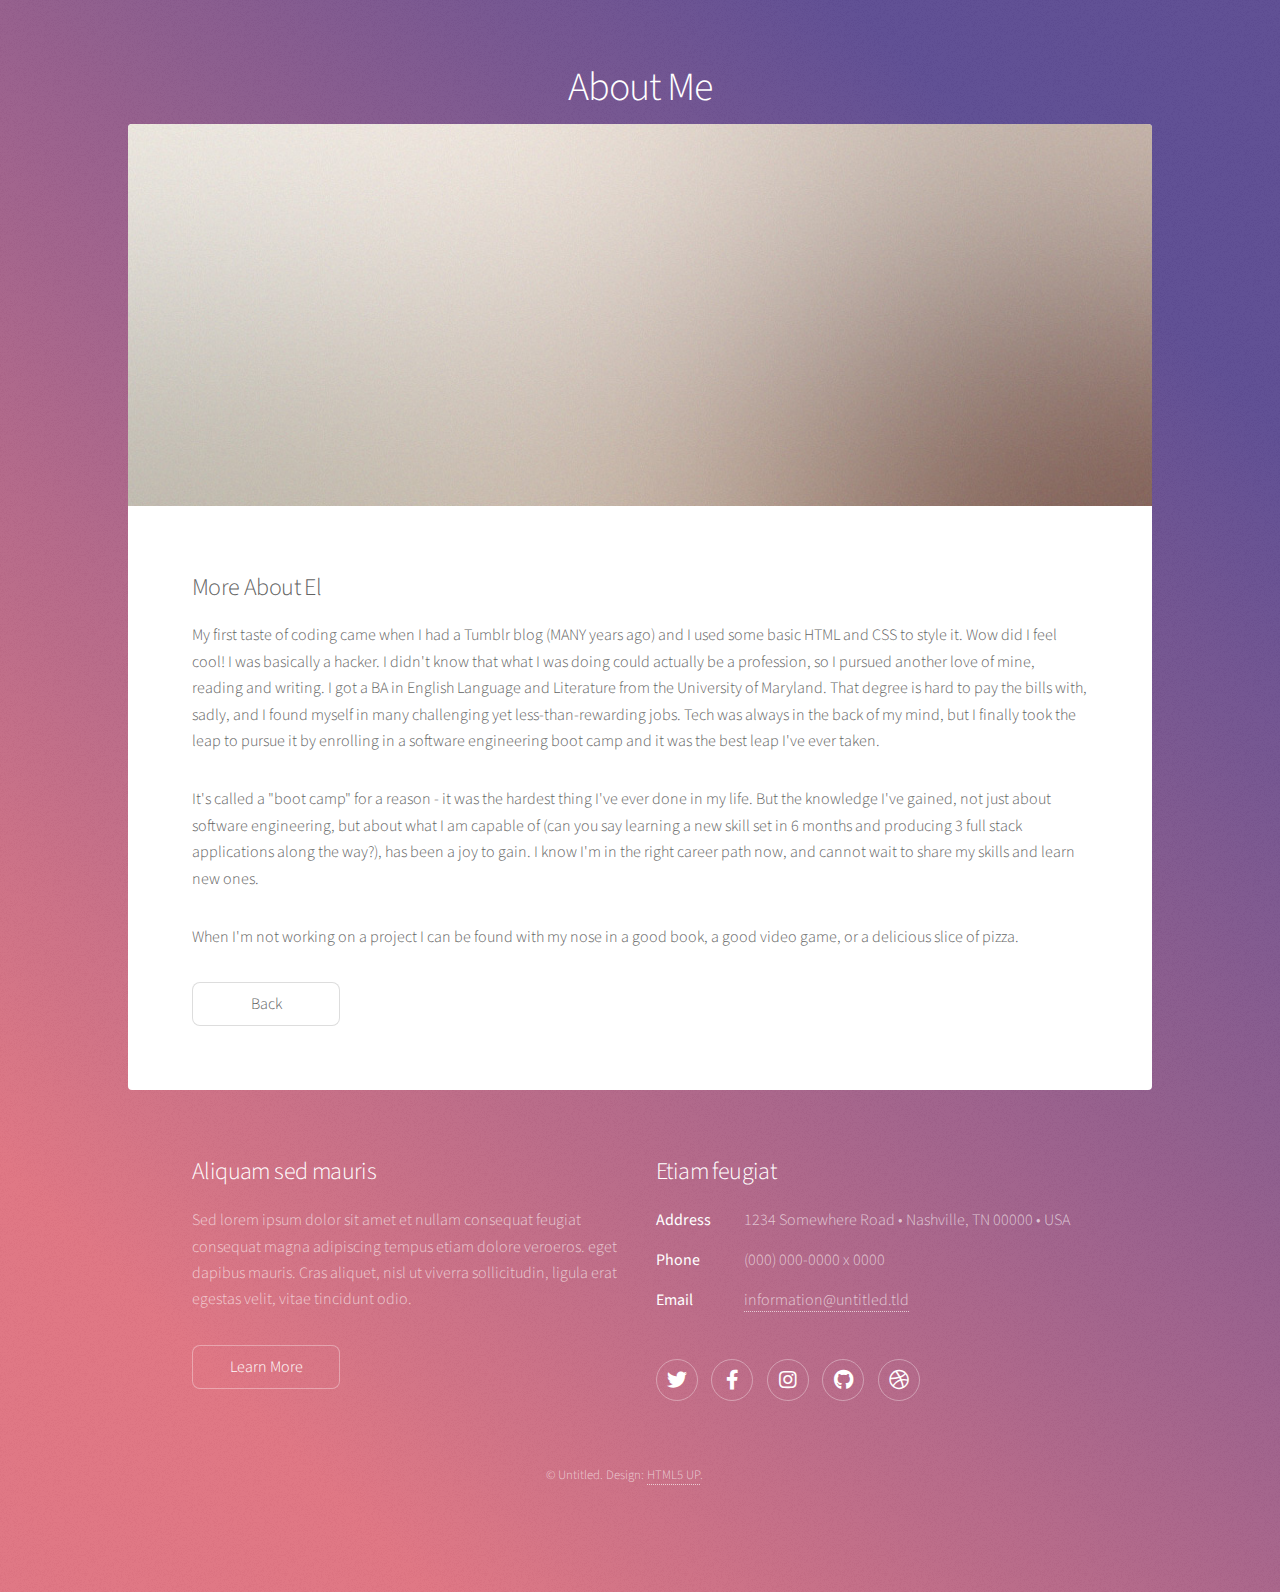
==== about.html @ 2568768a "making my portfolio mine!" ====
<!DOCTYPE HTML>
<!--
	Stellar by HTML5 UP
	html5up.net | @ajlkn
	Free for personal and commercial use under the CCA 3.0 license (html5up.net/license)
-->
<html>
	<head>
		<title>About Me</title>
		<meta charset="utf-8" />
		<meta name="viewport" content="width=device-width, initial-scale=1, user-scalable=no" />
		<link rel="stylesheet" href="assets/css/main.css" />
		<noscript><link rel="stylesheet" href="assets/css/noscript.css" /></noscript>
	</head>
	<body class="is-preload">

		<!-- Wrapper -->
			<div id="wrapper">

				<!-- Header -->
					<header id="header">
						<h1>About Me</h1>
					</header>

				<!-- Main -->
					<div id="main">

						<!-- Content -->
							<section id="content" class="main">
								<span class="image main"><img src="images/pic04.jpg" alt="" /></span>
								<h2>More About El</h2>
								<p>My first taste of coding came when I had a Tumblr blog (MANY years ago) and I used some basic HTML and CSS to style it. Wow did I feel cool! I was basically a hacker. I didn't know that what I was doing could actually be a profession, so I pursued another love of mine, reading and writing. I got a BA in English Language and Literature from the University of Maryland. That degree is hard to pay the bills with, sadly, and I found myself in many challenging yet less-than-rewarding jobs. Tech was always in the back of my mind, but I finally took the leap to pursue it by enrolling in a software engineering boot camp and it was the best leap I've ever taken.</p>
								<p>It's called a "boot camp" for a reason - it was the hardest thing I've ever done in my life. But the knowledge I've gained, not just about software engineering, but about what I am capable of (can you say learning a new skill set in 6 months and producing 3 full stack applications along the way?), has been a joy to gain. I know I'm in the right career path now, and cannot wait to share my skills and learn new ones.</p>
                                <p>When I'm not working on a project I can be found with my nose in a good book, a good video game, or a delicious slice of pizza.</p>
                                <ul class="actions">
									<li><a href="index.html" class="button">Back</a></li>
								</ul>
							</section>

					</div>

				<!-- Footer -->
					<footer id="footer">
						<section>
							<h2>Aliquam sed mauris</h2>
							<p>Sed lorem ipsum dolor sit amet et nullam consequat feugiat consequat magna adipiscing tempus etiam dolore veroeros. eget dapibus mauris. Cras aliquet, nisl ut viverra sollicitudin, ligula erat egestas velit, vitae tincidunt odio.</p>
							<ul class="actions">
								<li><a href="#" class="button">Learn More</a></li>
							</ul>
						</section>
						<section>
							<h2>Etiam feugiat</h2>
							<dl class="alt">
								<dt>Address</dt>
								<dd>1234 Somewhere Road &bull; Nashville, TN 00000 &bull; USA</dd>
								<dt>Phone</dt>
								<dd>(000) 000-0000 x 0000</dd>
								<dt>Email</dt>
								<dd><a href="#">information@untitled.tld</a></dd>
							</dl>
							<ul class="icons">
								<li><a href="#" class="icon brands fa-twitter alt"><span class="label">Twitter</span></a></li>
								<li><a href="#" class="icon brands fa-facebook-f alt"><span class="label">Facebook</span></a></li>
								<li><a href="#" class="icon brands fa-instagram alt"><span class="label">Instagram</span></a></li>
								<li><a href="#" class="icon brands fa-github alt"><span class="label">GitHub</span></a></li>
								<li><a href="#" class="icon brands fa-dribbble alt"><span class="label">Dribbble</span></a></li>
							</ul>
						</section>
						<p class="copyright">&copy; Untitled. Design: <a href="https://html5up.net">HTML5 UP</a>.</p>
					</footer>

			</div>

		<!-- Scripts -->
			<script src="assets/js/jquery.min.js"></script>
			<script src="assets/js/jquery.scrollex.min.js"></script>
			<script src="assets/js/jquery.scrolly.min.js"></script>
			<script src="assets/js/browser.min.js"></script>
			<script src="assets/js/breakpoints.min.js"></script>
			<script src="assets/js/util.js"></script>
			<script src="assets/js/main.js"></script>

	</body>
</html>
---- assets/css/main.css ----
@import url(fontawesome-all.min.css);
@import 'https://fonts.googleapis.com/css?family=Source+Sans+Pro:300,400';

/*
	Stellar by HTML5 UP
	html5up.net | @ajlkn
	Free for personal and commercial use under the CCA 3.0 license (html5up.net/license)
*/

html, body, div, span, applet, object,
iframe, h1, h2, h3, h4, h5, h6, p, blockquote,
pre, a, abbr, acronym, address, big, cite,
code, del, dfn, em, img, ins, kbd, q, s, samp,
small, strike, strong, sub, sup, tt, var, b,
u, i, center, dl, dt, dd, ol, ul, li, fieldset,
form, label, legend, table, caption, tbody,
tfoot, thead, tr, th, td, article, aside,
canvas, details, embed, figure, figcaption,
footer, header, hgroup, menu, nav, output, ruby,
section, summary, time, mark, audio, video {
	margin: 0;
	padding: 0;
	border: 0;
	font-size: 100%;
	font: inherit;
	vertical-align: baseline;}

article, aside, details, figcaption, figure,
footer, header, hgroup, menu, nav, section {
	display: block;}

body {
	line-height: 1;
}

ol, ul {
	list-style: none;
}

blockquote, q {
	quotes: none;
}

	blockquote:before, blockquote:after, q:before, q:after {
		content: '';
		content: none;
	}

table {
	border-collapse: collapse;
	border-spacing: 0;
}

body {
	-webkit-text-size-adjust: none;
}

mark {
	background-color: transparent;
	color: inherit;
}

input::-moz-focus-inner {
	border: 0;
	padding: 0;
}

input, select, textarea {
	-moz-appearance: none;
	-webkit-appearance: none;
	-ms-appearance: none;
	appearance: none;
}

/* Basic */

	@-ms-viewport {
		width: device-width;
	}

	body {
		-ms-overflow-style: scrollbar;
	}

	@media screen and (max-width: 480px) {

		html, body {
			min-width: 320px;
		}

	}

	html {
		box-sizing: border-box;
	}

	*, *:before, *:after {
		box-sizing: inherit;
	}

	body {
		background-color: #935d8c;
		background-image: url("images/overlay.png"), -moz-linear-gradient(45deg, #e37682 15%, #5f4d93 85%);
		background-image: url("images/overlay.png"), -webkit-linear-gradient(45deg, #e37682 15%, hwb(255 30% 42%) 85%);
		background-image: url("images/overlay.png"), -ms-linear-gradient(45deg, #e37682 15%, #5f4d93 85%);
		background-image: url("images/overlay.png"), linear-gradient(45deg, #e37682 15%, #5f4d93 85%);
	}

		body.is-preload *, body.is-preload *:before, body.is-preload *:after {
			-moz-animation: none !important;
			-webkit-animation: none !important;
			-ms-animation: none !important;
			animation: none !important;
			-moz-transition: none !important;
			-webkit-transition: none !important;
			-ms-transition: none !important;
			transition: none !important;
		}

/* Type */

	body {
		background-color: #935d8c;
		color: rgba(255, 255, 255, 0.65);
	}

	body, input, select, textarea {
		font-family: "Source Sans Pro", Helvetica, sans-serif;
		font-size: 17pt;
		font-weight: 300;
		line-height: 1.65;
	}

		@media screen and (max-width: 1680px) {

			body, input, select, textarea {
				font-size: 14pt;
			}

		}

		@media screen and (max-width: 1280px) {

			body, input, select, textarea {
				font-size: 12pt;
			}

		}

		@media screen and (max-width: 360px) {

			body, input, select, textarea {
				font-size: 11pt;
			}

		}

	a {
		-moz-transition: color 0.2s ease, border-bottom 0.2s ease;
		-webkit-transition: color 0.2s ease, border-bottom 0.2s ease;
		-ms-transition: color 0.2s ease, border-bottom 0.2s ease;
		transition: color 0.2s ease, border-bottom 0.2s ease;
		text-decoration: none;
		border-bottom: dotted 1px;
		color: inherit;
	}

		a:hover {
			border-bottom-color: transparent;
		}

	strong, b {
		font-weight: 400;
	}

	em, i {
		font-style: italic;
	}

	p {
		margin: 0 0 2em 0;
	}

		p.content {
			-moz-columns: 20em 2;
			-webkit-columns: 20em 2;
			-ms-columns: 20em 2;
			columns: 20em 2;
			-moz-column-gap: 2em;
			-webkit-column-gap: 2em;
			-ms-column-gap: 2em;
			column-gap: 2em;
			text-align: justify;
		}

	h1, h2, h3, h4, h5, h6 {
		font-weight: 300;
		line-height: 1.5;
		margin: 0 0 0.7em 0;
		letter-spacing: -0.025em;
	}

		h1 a, h2 a, h3 a, h4 a, h5 a, h6 a {
			color: inherit;
			text-decoration: none;
		}

	h1 {
		font-size: 2.5em;
		line-height: 1.2;
	}

	h2 {
		font-size: 1.5em;
	}

	h3 {
		font-size: 1.25em;
	}

	h4 {
		font-size: 1.1em;
	}

	h5 {
		font-size: 0.9em;
	}

	h6 {
		font-size: 0.7em;
	}

	@media screen and (max-width: 736px) {

		h1 {
			font-size: 2em;
		}

	}

	sub {
		font-size: 0.8em;
		position: relative;
		top: 0.5em;
	}

	sup {
		font-size: 0.8em;
		position: relative;
		top: -0.5em;
	}

	blockquote {
		border-left: solid 4px;
		font-style: italic;
		margin: 0 0 2em 0;
		padding: 0.5em 0 0.5em 2em;
	}

	code {
		border-radius: 8px;
		border: solid 1px;
		font-family: "Courier New", monospace;
		font-size: 0.9em;
		margin: 0 0.25em;
		padding: 0.25em 0.65em;
	}

	pre {
		-webkit-overflow-scrolling: touch;
		font-family: "Courier New", monospace;
		font-size: 0.9em;
		margin: 0 0 2em 0;
	}

		pre code {
			display: block;
			line-height: 1.75;
			padding: 1em 1.5em;
			overflow-x: auto;
		}

	hr {
		border: 0;
		border-bottom: solid 1px;
		margin: 2em 0;
	}

		hr.major {
			margin: 3em 0;
		}

	.align-left {
		text-align: left;
	}

	.align-center {
		text-align: center;
	}

	.align-right {
		text-align: right;
	}

	input, select, textarea {
		color: #ffffff;
	}

	a:hover {
		color: #ffffff;
	}

	strong, b {
		color: #ffffff;
	}

	h1, h2, h3, h4, h5, h6 {
		color: #ffffff;
	}

	blockquote {
		border-left-color: rgba(255, 255, 255, 0.35);
	}

	code {
		background: rgba(255, 255, 255, 0.075);
		border-color: rgba(255, 255, 255, 0.35);
	}

	hr {
		border-bottom-color: rgba(255, 255, 255, 0.35);
	}

/* Row */

	.row {
		display: flex;
		flex-wrap: wrap;
		box-sizing: border-box;
		align-items: stretch;
	}

		.row > * {
			box-sizing: border-box;
		}

		.row.gtr-uniform > * > :last-child {
			margin-bottom: 0;
		}

		.row.aln-left {
			justify-content: flex-start;
		}

		.row.aln-center {
			justify-content: center;
		}

		.row.aln-right {
			justify-content: flex-end;
		}

		.row.aln-top {
			align-items: flex-start;
		}

		.row.aln-middle {
			align-items: center;
		}

		.row.aln-bottom {
			align-items: flex-end;
		}

		.row > .imp {
			order: -1;
		}

		.row > .col-1 {
			width: 8.33333%;
		}

		.row > .off-1 {
			margin-left: 8.33333%;
		}

		.row > .col-2 {
			width: 16.66667%;
		}

		.row > .off-2 {
			margin-left: 16.66667%;
		}

		.row > .col-3 {
			width: 25%;
		}

		.row > .off-3 {
			margin-left: 25%;
		}

		.row > .col-4 {
			width: 33.33333%;
		}

		.row > .off-4 {
			margin-left: 33.33333%;
		}

		.row > .col-5 {
			width: 41.66667%;
		}

		.row > .off-5 {
			margin-left: 41.66667%;
		}

		.row > .col-6 {
			width: 50%;
		}

		.row > .off-6 {
			margin-left: 50%;
		}

		.row > .col-7 {
			width: 58.33333%;
		}

		.row > .off-7 {
			margin-left: 58.33333%;
		}

		.row > .col-8 {
			width: 66.66667%;
		}

		.row > .off-8 {
			margin-left: 66.66667%;
		}

		.row > .col-9 {
			width: 75%;
		}

		.row > .off-9 {
			margin-left: 75%;
		}

		.row > .col-10 {
			width: 83.33333%;
		}

		.row > .off-10 {
			margin-left: 83.33333%;
		}

		.row > .col-11 {
			width: 91.66667%;
		}

		.row > .off-11 {
			margin-left: 91.66667%;
		}

		.row > .col-12 {
			width: 100%;
		}

		.row > .off-12 {
			margin-left: 100%;
		}

		.row.gtr-0 {
			margin-top: 0;
			margin-left: 0em;
		}

			.row.gtr-0 > * {
				padding: 0 0 0 0em;
			}

			.row.gtr-0.gtr-uniform {
				margin-top: 0em;
			}

				.row.gtr-0.gtr-uniform > * {
					padding-top: 0em;
				}

		.row.gtr-25 {
			margin-top: 0;
			margin-left: -0.375em;
		}

			.row.gtr-25 > * {
				padding: 0 0 0 0.375em;
			}

			.row.gtr-25.gtr-uniform {
				margin-top: -0.375em;
			}

				.row.gtr-25.gtr-uniform > * {
					padding-top: 0.375em;
				}

		.row.gtr-50 {
			margin-top: 0;
			margin-left: -0.75em;
		}

			.row.gtr-50 > * {
				padding: 0 0 0 0.75em;
			}

			.row.gtr-50.gtr-uniform {
				margin-top: -0.75em;
			}

				.row.gtr-50.gtr-uniform > * {
					padding-top: 0.75em;
				}

		.row {
			margin-top: 0;
			margin-left: -1.5em;
		}

			.row > * {
				padding: 0 0 0 1.5em;
			}

			.row.gtr-uniform {
				margin-top: -1.5em;
			}

				.row.gtr-uniform > * {
					padding-top: 1.5em;
				}

		.row.gtr-150 {
			margin-top: 0;
			margin-left: -2.25em;
		}

			.row.gtr-150 > * {
				padding: 0 0 0 2.25em;
			}

			.row.gtr-150.gtr-uniform {
				margin-top: -2.25em;
			}

				.row.gtr-150.gtr-uniform > * {
					padding-top: 2.25em;
				}

		.row.gtr-200 {
			margin-top: 0;
			margin-left: -3em;
		}

			.row.gtr-200 > * {
				padding: 0 0 0 3em;
			}

			.row.gtr-200.gtr-uniform {
				margin-top: -3em;
			}

				.row.gtr-200.gtr-uniform > * {
					padding-top: 3em;
				}

		@media screen and (max-width: 1680px) {

			.row {
				display: flex;
				flex-wrap: wrap;
				box-sizing: border-box;
				align-items: stretch;
			}

				.row > * {
					box-sizing: border-box;
				}

				.row.gtr-uniform > * > :last-child {
					margin-bottom: 0;
				}

				.row.aln-left {
					justify-content: flex-start;
				}

				.row.aln-center {
					justify-content: center;
				}

				.row.aln-right {
					justify-content: flex-end;
				}

				.row.aln-top {
					align-items: flex-start;
				}

				.row.aln-middle {
					align-items: center;
				}

				.row.aln-bottom {
					align-items: flex-end;
				}

				.row > .imp-xlarge {
					order: -1;
				}

				.row > .col-1-xlarge {
					width: 8.33333%;
				}

				.row > .off-1-xlarge {
					margin-left: 8.33333%;
				}

				.row > .col-2-xlarge {
					width: 16.66667%;
				}

				.row > .off-2-xlarge {
					margin-left: 16.66667%;
				}

				.row > .col-3-xlarge {
					width: 25%;
				}

				.row > .off-3-xlarge {
					margin-left: 25%;
				}

				.row > .col-4-xlarge {
					width: 33.33333%;
				}

				.row > .off-4-xlarge {
					margin-left: 33.33333%;
				}

				.row > .col-5-xlarge {
					width: 41.66667%;
				}

				.row > .off-5-xlarge {
					margin-left: 41.66667%;
				}

				.row > .col-6-xlarge {
					width: 50%;
				}

				.row > .off-6-xlarge {
					margin-left: 50%;
				}

				.row > .col-7-xlarge {
					width: 58.33333%;
				}

				.row > .off-7-xlarge {
					margin-left: 58.33333%;
				}

				.row > .col-8-xlarge {
					width: 66.66667%;
				}

				.row > .off-8-xlarge {
					margin-left: 66.66667%;
				}

				.row > .col-9-xlarge {
					width: 75%;
				}

				.row > .off-9-xlarge {
					margin-left: 75%;
				}

				.row > .col-10-xlarge {
					width: 83.33333%;
				}

				.row > .off-10-xlarge {
					margin-left: 83.33333%;
				}

				.row > .col-11-xlarge {
					width: 91.66667%;
				}

				.row > .off-11-xlarge {
					margin-left: 91.66667%;
				}

				.row > .col-12-xlarge {
					width: 100%;
				}

				.row > .off-12-xlarge {
					margin-left: 100%;
				}

				.row.gtr-0 {
					margin-top: 0;
					margin-left: 0em;
				}

					.row.gtr-0 > * {
						padding: 0 0 0 0em;
					}

					.row.gtr-0.gtr-uniform {
						margin-top: 0em;
					}

						.row.gtr-0.gtr-uniform > * {
							padding-top: 0em;
						}

				.row.gtr-25 {
					margin-top: 0;
					margin-left: -0.375em;
				}

					.row.gtr-25 > * {
						padding: 0 0 0 0.375em;
					}

					.row.gtr-25.gtr-uniform {
						margin-top: -0.375em;
					}

						.row.gtr-25.gtr-uniform > * {
							padding-top: 0.375em;
						}

				.row.gtr-50 {
					margin-top: 0;
					margin-left: -0.75em;
				}

					.row.gtr-50 > * {
						padding: 0 0 0 0.75em;
					}

					.row.gtr-50.gtr-uniform {
						margin-top: -0.75em;
					}

						.row.gtr-50.gtr-uniform > * {
							padding-top: 0.75em;
						}

				.row {
					margin-top: 0;
					margin-left: -1.5em;
				}

					.row > * {
						padding: 0 0 0 1.5em;
					}

					.row.gtr-uniform {
						margin-top: -1.5em;
					}

						.row.gtr-uniform > * {
							padding-top: 1.5em;
						}

				.row.gtr-150 {
					margin-top: 0;
					margin-left: -2.25em;
				}

					.row.gtr-150 > * {
						padding: 0 0 0 2.25em;
					}

					.row.gtr-150.gtr-uniform {
						margin-top: -2.25em;
					}

						.row.gtr-150.gtr-uniform > * {
							padding-top: 2.25em;
						}

				.row.gtr-200 {
					margin-top: 0;
					margin-left: -3em;
				}

					.row.gtr-200 > * {
						padding: 0 0 0 3em;
					}

					.row.gtr-200.gtr-uniform {
						margin-top: -3em;
					}

						.row.gtr-200.gtr-uniform > * {
							padding-top: 3em;
						}

		}

		@media screen and (max-width: 1280px) {

			.row {
				display: flex;
				flex-wrap: wrap;
				box-sizing: border-box;
				align-items: stretch;
			}

				.row > * {
					box-sizing: border-box;
				}

				.row.gtr-uniform > * > :last-child {
					margin-bottom: 0;
				}

				.row.aln-left {
					justify-content: flex-start;
				}

				.row.aln-center {
					justify-content: center;
				}

				.row.aln-right {
					justify-content: flex-end;
				}

				.row.aln-top {
					align-items: flex-start;
				}

				.row.aln-middle {
					align-items: center;
				}

				.row.aln-bottom {
					align-items: flex-end;
				}

				.row > .imp-large {
					order: -1;
				}

				.row > .col-1-large {
					width: 8.33333%;
				}

				.row > .off-1-large {
					margin-left: 8.33333%;
				}

				.row > .col-2-large {
					width: 16.66667%;
				}

				.row > .off-2-large {
					margin-left: 16.66667%;
				}

				.row > .col-3-large {
					width: 25%;
				}

				.row > .off-3-large {
					margin-left: 25%;
				}

				.row > .col-4-large {
					width: 33.33333%;
				}

				.row > .off-4-large {
					margin-left: 33.33333%;
				}

				.row > .col-5-large {
					width: 41.66667%;
				}

				.row > .off-5-large {
					margin-left: 41.66667%;
				}

				.row > .col-6-large {
					width: 50%;
				}

				.row > .off-6-large {
					margin-left: 50%;
				}

				.row > .col-7-large {
					width: 58.33333%;
				}

				.row > .off-7-large {
					margin-left: 58.33333%;
				}

				.row > .col-8-large {
					width: 66.66667%;
				}

				.row > .off-8-large {
					margin-left: 66.66667%;
				}

				.row > .col-9-large {
					width: 75%;
				}

				.row > .off-9-large {
					margin-left: 75%;
				}

				.row > .col-10-large {
					width: 83.33333%;
				}

				.row > .off-10-large {
					margin-left: 83.33333%;
				}

				.row > .col-11-large {
					width: 91.66667%;
				}

				.row > .off-11-large {
					margin-left: 91.66667%;
				}

				.row > .col-12-large {
					width: 100%;
				}

				.row > .off-12-large {
					margin-left: 100%;
				}

				.row.gtr-0 {
					margin-top: 0;
					margin-left: 0em;
				}

					.row.gtr-0 > * {
						padding: 0 0 0 0em;
					}

					.row.gtr-0.gtr-uniform {
						margin-top: 0em;
					}

						.row.gtr-0.gtr-uniform > * {
							padding-top: 0em;
						}

				.row.gtr-25 {
					margin-top: 0;
					margin-left: -0.375em;
				}

					.row.gtr-25 > * {
						padding: 0 0 0 0.375em;
					}

					.row.gtr-25.gtr-uniform {
						margin-top: -0.375em;
					}

						.row.gtr-25.gtr-uniform > * {
							padding-top: 0.375em;
						}

				.row.gtr-50 {
					margin-top: 0;
					margin-left: -0.75em;
				}

					.row.gtr-50 > * {
						padding: 0 0 0 0.75em;
					}

					.row.gtr-50.gtr-uniform {
						margin-top: -0.75em;
					}

						.row.gtr-50.gtr-uniform > * {
							padding-top: 0.75em;
						}

				.row {
					margin-top: 0;
					margin-left: -1.5em;
				}

					.row > * {
						padding: 0 0 0 1.5em;
					}

					.row.gtr-uniform {
						margin-top: -1.5em;
					}

						.row.gtr-uniform > * {
							padding-top: 1.5em;
						}

				.row.gtr-150 {
					margin-top: 0;
					margin-left: -2.25em;
				}

					.row.gtr-150 > * {
						padding: 0 0 0 2.25em;
					}

					.row.gtr-150.gtr-uniform {
						margin-top: -2.25em;
					}

						.row.gtr-150.gtr-uniform > * {
							padding-top: 2.25em;
						}

				.row.gtr-200 {
					margin-top: 0;
					margin-left: -3em;
				}

					.row.gtr-200 > * {
						padding: 0 0 0 3em;
					}

					.row.gtr-200.gtr-uniform {
						margin-top: -3em;
					}

						.row.gtr-200.gtr-uniform > * {
							padding-top: 3em;
						}

		}

		@media screen and (max-width: 980px) {

			.row {
				display: flex;
				flex-wrap: wrap;
				box-sizing: border-box;
				align-items: stretch;
			}

				.row > * {
					box-sizing: border-box;
				}

				.row.gtr-uniform > * > :last-child {
					margin-bottom: 0;
				}

				.row.aln-left {
					justify-content: flex-start;
				}

				.row.aln-center {
					justify-content: center;
				}

				.row.aln-right {
					justify-content: flex-end;
				}

				.row.aln-top {
					align-items: flex-start;
				}

				.row.aln-middle {
					align-items: center;
				}

				.row.aln-bottom {
					align-items: flex-end;
				}

				.row > .imp-medium {
					order: -1;
				}

				.row > .col-1-medium {
					width: 8.33333%;
				}

				.row > .off-1-medium {
					margin-left: 8.33333%;
				}

				.row > .col-2-medium {
					width: 16.66667%;
				}

				.row > .off-2-medium {
					margin-left: 16.66667%;
				}

				.row > .col-3-medium {
					width: 25%;
				}

				.row > .off-3-medium {
					margin-left: 25%;
				}

				.row > .col-4-medium {
					width: 33.33333%;
				}

				.row > .off-4-medium {
					margin-left: 33.33333%;
				}

				.row > .col-5-medium {
					width: 41.66667%;
				}

				.row > .off-5-medium {
					margin-left: 41.66667%;
				}

				.row > .col-6-medium {
					width: 50%;
				}

				.row > .off-6-medium {
					margin-left: 50%;
				}

				.row > .col-7-medium {
					width: 58.33333%;
				}

				.row > .off-7-medium {
					margin-left: 58.33333%;
				}

				.row > .col-8-medium {
					width: 66.66667%;
				}

				.row > .off-8-medium {
					margin-left: 66.66667%;
				}

				.row > .col-9-medium {
					width: 75%;
				}

				.row > .off-9-medium {
					margin-left: 75%;
				}

				.row > .col-10-medium {
					width: 83.33333%;
				}

				.row > .off-10-medium {
					margin-left: 83.33333%;
				}

				.row > .col-11-medium {
					width: 91.66667%;
				}

				.row > .off-11-medium {
					margin-left: 91.66667%;
				}

				.row > .col-12-medium {
					width: 100%;
				}

				.row > .off-12-medium {
					margin-left: 100%;
				}

				.row.gtr-0 {
					margin-top: 0;
					margin-left: 0em;
				}

					.row.gtr-0 > * {
						padding: 0 0 0 0em;
					}

					.row.gtr-0.gtr-uniform {
						margin-top: 0em;
					}

						.row.gtr-0.gtr-uniform > * {
							padding-top: 0em;
						}

				.row.gtr-25 {
					margin-top: 0;
					margin-left: -0.375em;
				}

					.row.gtr-25 > * {
						padding: 0 0 0 0.375em;
					}

					.row.gtr-25.gtr-uniform {
						margin-top: -0.375em;
					}

						.row.gtr-25.gtr-uniform > * {
							padding-top: 0.375em;
						}

				.row.gtr-50 {
					margin-top: 0;
					margin-left: -0.75em;
				}

					.row.gtr-50 > * {
						padding: 0 0 0 0.75em;
					}

					.row.gtr-50.gtr-uniform {
						margin-top: -0.75em;
					}

						.row.gtr-50.gtr-uniform > * {
							padding-top: 0.75em;
						}

				.row {
					margin-top: 0;
					margin-left: -1.5em;
				}

					.row > * {
						padding: 0 0 0 1.5em;
					}

					.row.gtr-uniform {
						margin-top: -1.5em;
					}

						.row.gtr-uniform > * {
							padding-top: 1.5em;
						}

				.row.gtr-150 {
					margin-top: 0;
					margin-left: -2.25em;
				}

					.row.gtr-150 > * {
						padding: 0 0 0 2.25em;
					}

					.row.gtr-150.gtr-uniform {
						margin-top: -2.25em;
					}

						.row.gtr-150.gtr-uniform > * {
							padding-top: 2.25em;
						}

				.row.gtr-200 {
					margin-top: 0;
					margin-left: -3em;
				}

					.row.gtr-200 > * {
						padding: 0 0 0 3em;
					}

					.row.gtr-200.gtr-uniform {
						margin-top: -3em;
					}

						.row.gtr-200.gtr-uniform > * {
							padding-top: 3em;
						}

		}

		@media screen and (max-width: 736px) {

			.row {
				display: flex;
				flex-wrap: wrap;
				box-sizing: border-box;
				align-items: stretch;
			}

				.row > * {
					box-sizing: border-box;
				}

				.row.gtr-uniform > * > :last-child {
					margin-bottom: 0;
				}

				.row.aln-left {
					justify-content: flex-start;
				}

				.row.aln-center {
					justify-content: center;
				}

				.row.aln-right {
					justify-content: flex-end;
				}

				.row.aln-top {
					align-items: flex-start;
				}

				.row.aln-middle {
					align-items: center;
				}

				.row.aln-bottom {
					align-items: flex-end;
				}

				.row > .imp-small {
					order: -1;
				}

				.row > .col-1-small {
					width: 8.33333%;
				}

				.row > .off-1-small {
					margin-left: 8.33333%;
				}

				.row > .col-2-small {
					width: 16.66667%;
				}

				.row > .off-2-small {
					margin-left: 16.66667%;
				}

				.row > .col-3-small {
					width: 25%;
				}

				.row > .off-3-small {
					margin-left: 25%;
				}

				.row > .col-4-small {
					width: 33.33333%;
				}

				.row > .off-4-small {
					margin-left: 33.33333%;
				}

				.row > .col-5-small {
					width: 41.66667%;
				}

				.row > .off-5-small {
					margin-left: 41.66667%;
				}

				.row > .col-6-small {
					width: 50%;
				}

				.row > .off-6-small {
					margin-left: 50%;
				}

				.row > .col-7-small {
					width: 58.33333%;
				}

				.row > .off-7-small {
					margin-left: 58.33333%;
				}

				.row > .col-8-small {
					width: 66.66667%;
				}

				.row > .off-8-small {
					margin-left: 66.66667%;
				}

				.row > .col-9-small {
					width: 75%;
				}

				.row > .off-9-small {
					margin-left: 75%;
				}

				.row > .col-10-small {
					width: 83.33333%;
				}

				.row > .off-10-small {
					margin-left: 83.33333%;
				}

				.row > .col-11-small {
					width: 91.66667%;
				}

				.row > .off-11-small {
					margin-left: 91.66667%;
				}

				.row > .col-12-small {
					width: 100%;
				}

				.row > .off-12-small {
					margin-left: 100%;
				}

				.row.gtr-0 {
					margin-top: 0;
					margin-left: 0em;
				}

					.row.gtr-0 > * {
						padding: 0 0 0 0em;
					}

					.row.gtr-0.gtr-uniform {
						margin-top: 0em;
					}

						.row.gtr-0.gtr-uniform > * {
							padding-top: 0em;
						}

				.row.gtr-25 {
					margin-top: 0;
					margin-left: -0.25em;
				}

					.row.gtr-25 > * {
						padding: 0 0 0 0.25em;
					}

					.row.gtr-25.gtr-uniform {
						margin-top: -0.25em;
					}

						.row.gtr-25.gtr-uniform > * {
							padding-top: 0.25em;
						}

				.row.gtr-50 {
					margin-top: 0;
					margin-left: -0.5em;
				}

					.row.gtr-50 > * {
						padding: 0 0 0 0.5em;
					}

					.row.gtr-50.gtr-uniform {
						margin-top: -0.5em;
					}

						.row.gtr-50.gtr-uniform > * {
							padding-top: 0.5em;
						}

				.row {
					margin-top: 0;
					margin-left: -1em;
				}

					.row > * {
						padding: 0 0 0 1em;
					}

					.row.gtr-uniform {
						margin-top: -1em;
					}

						.row.gtr-uniform > * {
							padding-top: 1em;
						}

				.row.gtr-150 {
					margin-top: 0;
					margin-left: -1.5em;
				}

					.row.gtr-150 > * {
						padding: 0 0 0 1.5em;
					}

					.row.gtr-150.gtr-uniform {
						margin-top: -1.5em;
					}

						.row.gtr-150.gtr-uniform > * {
							padding-top: 1.5em;
						}

				.row.gtr-200 {
					margin-top: 0;
					margin-left: -2em;
				}

					.row.gtr-200 > * {
						padding: 0 0 0 2em;
					}

					.row.gtr-200.gtr-uniform {
						margin-top: -2em;
					}

						.row.gtr-200.gtr-uniform > * {
							padding-top: 2em;
						}

		}

		@media screen and (max-width: 480px) {

			.row {
				display: flex;
				flex-wrap: wrap;
				box-sizing: border-box;
				align-items: stretch;
			}

				.row > * {
					box-sizing: border-box;
				}

				.row.gtr-uniform > * > :last-child {
					margin-bottom: 0;
				}

				.row.aln-left {
					justify-content: flex-start;
				}

				.row.aln-center {
					justify-content: center;
				}

				.row.aln-right {
					justify-content: flex-end;
				}

				.row.aln-top {
					align-items: flex-start;
				}

				.row.aln-middle {
					align-items: center;
				}

				.row.aln-bottom {
					align-items: flex-end;
				}

				.row > .imp-xsmall {
					order: -1;
				}

				.row > .col-1-xsmall {
					width: 8.33333%;
				}

				.row > .off-1-xsmall {
					margin-left: 8.33333%;
				}

				.row > .col-2-xsmall {
					width: 16.66667%;
				}

				.row > .off-2-xsmall {
					margin-left: 16.66667%;
				}

				.row > .col-3-xsmall {
					width: 25%;
				}

				.row > .off-3-xsmall {
					margin-left: 25%;
				}

				.row > .col-4-xsmall {
					width: 33.33333%;
				}

				.row > .off-4-xsmall {
					margin-left: 33.33333%;
				}

				.row > .col-5-xsmall {
					width: 41.66667%;
				}

				.row > .off-5-xsmall {
					margin-left: 41.66667%;
				}

				.row > .col-6-xsmall {
					width: 50%;
				}

				.row > .off-6-xsmall {
					margin-left: 50%;
				}

				.row > .col-7-xsmall {
					width: 58.33333%;
				}

				.row > .off-7-xsmall {
					margin-left: 58.33333%;
				}

				.row > .col-8-xsmall {
					width: 66.66667%;
				}

				.row > .off-8-xsmall {
					margin-left: 66.66667%;
				}

				.row > .col-9-xsmall {
					width: 75%;
				}

				.row > .off-9-xsmall {
					margin-left: 75%;
				}

				.row > .col-10-xsmall {
					width: 83.33333%;
				}

				.row > .off-10-xsmall {
					margin-left: 83.33333%;
				}

				.row > .col-11-xsmall {
					width: 91.66667%;
				}

				.row > .off-11-xsmall {
					margin-left: 91.66667%;
				}

				.row > .col-12-xsmall {
					width: 100%;
				}

				.row > .off-12-xsmall {
					margin-left: 100%;
				}

				.row.gtr-0 {
					margin-top: 0;
					margin-left: 0em;
				}

					.row.gtr-0 > * {
						padding: 0 0 0 0em;
					}

					.row.gtr-0.gtr-uniform {
						margin-top: 0em;
					}

						.row.gtr-0.gtr-uniform > * {
							padding-top: 0em;
						}

				.row.gtr-25 {
					margin-top: 0;
					margin-left: -0.3125em;
				}

					.row.gtr-25 > * {
						padding: 0 0 0 0.3125em;
					}

					.row.gtr-25.gtr-uniform {
						margin-top: -0.3125em;
					}

						.row.gtr-25.gtr-uniform > * {
							padding-top: 0.3125em;
						}

				.row.gtr-50 {
					margin-top: 0;
					margin-left: -0.625em;
				}

					.row.gtr-50 > * {
						padding: 0 0 0 0.625em;
					}

					.row.gtr-50.gtr-uniform {
						margin-top: -0.625em;
					}

						.row.gtr-50.gtr-uniform > * {
							padding-top: 0.625em;
						}

				.row {
					margin-top: 0;
					margin-left: -1.25em;
				}

					.row > * {
						padding: 0 0 0 1.25em;
					}

					.row.gtr-uniform {
						margin-top: -1.25em;
					}

						.row.gtr-uniform > * {
							padding-top: 1.25em;
						}

				.row.gtr-150 {
					margin-top: 0;
					margin-left: -1.875em;
				}

					.row.gtr-150 > * {
						padding: 0 0 0 1.875em;
					}

					.row.gtr-150.gtr-uniform {
						margin-top: -1.875em;
					}

						.row.gtr-150.gtr-uniform > * {
							padding-top: 1.875em;
						}

				.row.gtr-200 {
					margin-top: 0;
					margin-left: -2.5em;
				}

					.row.gtr-200 > * {
						padding: 0 0 0 2.5em;
					}

					.row.gtr-200.gtr-uniform {
						margin-top: -2.5em;
					}

						.row.gtr-200.gtr-uniform > * {
							padding-top: 2.5em;
						}

		}

/* Box */

	.box {
		border-radius: 8px;
		border: solid;
		margin-bottom: 2em;
		padding: 1.5em;
	}

		.box > :last-child,
		.box > :last-child > :last-child,
		.box > :last-child > :last-child > :last-child {
			margin-bottom: 0;
		}

		.box.alt {
			border: 0;
			border-radius: 0;
			padding: 0;
		}

	.box {
		border-color: rgba(255, 255, 255, 0.35);
	}

/* Button */

	input[type="submit"],
	input[type="reset"],
	input[type="button"],
	button,
	.button {
		-moz-appearance: none;
		-webkit-appearance: none;
		-ms-appearance: none;
		appearance: none;
		-moz-transition: background-color 0.2s ease-in-out, color 0.2s ease-in-out;
		-webkit-transition: background-color 0.2s ease-in-out, color 0.2s ease-in-out;
		-ms-transition: background-color 0.2s ease-in-out, color 0.2s ease-in-out;
		transition: background-color 0.2s ease-in-out, color 0.2s ease-in-out;
		border-radius: 8px;
		border: 0;
		cursor: pointer;
		display: inline-block;
		font-weight: 300;
		height: 2.75em;
		line-height: 2.75em;
		min-width: 9.25em;
		padding: 0 1.5em;
		text-align: center;
		text-decoration: none;
		white-space: nowrap;
	}

		input[type="submit"].icon,
		input[type="reset"].icon,
		input[type="button"].icon,
		button.icon,
		.button.icon {
			padding-left: 1.35em;
		}

			input[type="submit"].icon:before,
			input[type="reset"].icon:before,
			input[type="button"].icon:before,
			button.icon:before,
			.button.icon:before {
				margin-right: 0.5em;
			}

		input[type="submit"].fit,
		input[type="reset"].fit,
		input[type="button"].fit,
		button.fit,
		.button.fit {
			width: 100%;
		}

		input[type="submit"].small,
		input[type="reset"].small,
		input[type="button"].small,
		button.small,
		.button.small {
			font-size: 0.8em;
		}

		input[type="submit"].large,
		input[type="reset"].large,
		input[type="button"].large,
		button.large,
		.button.large {
			font-size: 1.35em;
		}

		input[type="submit"].disabled, input[type="submit"]:disabled,
		input[type="reset"].disabled,
		input[type="reset"]:disabled,
		input[type="button"].disabled,
		input[type="button"]:disabled,
		button.disabled,
		button:disabled,
		.button.disabled,
		.button:disabled {
			pointer-events: none;
			opacity: 0.25;
		}

		@media screen and (max-width: 736px) {

			input[type="submit"],
			input[type="reset"],
			input[type="button"],
			button,
			.button {
				min-width: 0;
			}

		}

	input[type="submit"],
	input[type="reset"],
	input[type="button"],
	button,
	.button {
		background-color: transparent;
		box-shadow: inset 0 0 0 1px rgba(255, 255, 255, 0.35);
		color: #ffffff !important;
	}

		input[type="submit"]:hover,
		input[type="reset"]:hover,
		input[type="button"]:hover,
		button:hover,
		.button:hover {
			background-color: rgba(255, 255, 255, 0.075);
		}

		input[type="submit"]:active,
		input[type="reset"]:active,
		input[type="button"]:active,
		button:active,
		.button:active {
			background-color: rgba(255, 255, 255, 0.2);
		}

		input[type="submit"].icon:before,
		input[type="reset"].icon:before,
		input[type="button"].icon:before,
		button.icon:before,
		.button.icon:before {
			color: rgba(255, 255, 255, 0.5);
		}

		input[type="submit"].primary,
		input[type="reset"].primary,
		input[type="button"].primary,
		button.primary,
		.button.primary {
			background-color: #8cc9f0;
			color: #ffffff !important;
			box-shadow: none;
		}

			input[type="submit"].primary:hover,
			input[type="reset"].primary:hover,
			input[type="button"].primary:hover,
			button.primary:hover,
			.button.primary:hover {
				background-color: #9acff2;
			}

			input[type="submit"].primary:active,
			input[type="reset"].primary:active,
			input[type="button"].primary:active,
			button.primary:active,
			.button.primary:active {
				background-color: #7ec3ee;
			}

			input[type="submit"].primary.icon:before,
			input[type="reset"].primary.icon:before,
			input[type="button"].primary.icon:before,
			button.primary.icon:before,
			.button.primary.icon:before {
				color: #ffffff !important;
			}

/* Form */

	form {
		margin: 0 0 2em 0;
	}

	label {
		display: block;
		font-size: 0.9em;
		font-weight: 400;
		margin: 0 0 1em 0;
	}

	input[type="text"],
	input[type="password"],
	input[type="email"],
	select,
	textarea {
		-moz-appearance: none;
		-webkit-appearance: none;
		-ms-appearance: none;
		appearance: none;
		border-radius: 8px;
		border: solid 1px;
		color: inherit;
		display: block;
		outline: 0;
		padding: 0 1em;
		text-decoration: none;
		width: 100%;
	}

		input[type="text"]:invalid,
		input[type="password"]:invalid,
		input[type="email"]:invalid,
		select:invalid,
		textarea:invalid {
			box-shadow: none;
		}

	select {
		background-size: 1.25rem;
		background-repeat: no-repeat;
		background-position: calc(100% - 1rem) center;
		height: 2.75em;
		padding-right: 2.75em;
		text-overflow: ellipsis;
	}

		select:focus::-ms-value {
			background-color: transparent;
		}

		select::-ms-expand {
			display: none;
		}

	input[type="text"],
	input[type="password"],
	input[type="email"],
	select {
		height: 2.75em;
	}

	textarea {
		padding: 0.75em 1em;
	}

	input[type="checkbox"],
	input[type="radio"] {
		-moz-appearance: none;
		-webkit-appearance: none;
		-ms-appearance: none;
		appearance: none;
		display: block;
		float: left;
		margin-right: -2em;
		opacity: 0;
		width: 1em;
		z-index: -1;
	}

		input[type="checkbox"] + label,
		input[type="radio"] + label {
			text-decoration: none;
			cursor: pointer;
			display: inline-block;
			font-size: 1em;
			font-weight: 300;
			padding-left: 2.4em;
			padding-right: 0.75em;
			position: relative;
		}

			input[type="checkbox"] + label:before,
			input[type="radio"] + label:before {
				-moz-osx-font-smoothing: grayscale;
				-webkit-font-smoothing: antialiased;
				display: inline-block;
				font-style: normal;
				font-variant: normal;
				text-rendering: auto;
				line-height: 1;
				text-transform: none !important;
				font-family: 'Font Awesome 5 Free';
				font-weight: 900;
			}

			input[type="checkbox"] + label:before,
			input[type="radio"] + label:before {
				border-radius: 8px;
				border: solid 1px;
				content: '';
				display: inline-block;
				font-size: 0.8em;
				height: 2.0625em;
				left: 0;
				line-height: 2.0625em;
				position: absolute;
				text-align: center;
				top: 0;
				width: 2.0625em;
			}

		input[type="checkbox"]:checked + label:before,
		input[type="radio"]:checked + label:before {
			content: '\f00c';
		}

	input[type="checkbox"] + label:before {
		border-radius: 8px;
	}

	input[type="radio"] + label:before {
		border-radius: 100%;
	}

	::-webkit-input-placeholder {
		opacity: 1.0;
	}

	:-moz-placeholder {
		opacity: 1.0;
	}

	::-moz-placeholder {
		opacity: 1.0;
	}

	:-ms-input-placeholder {
		opacity: 1.0;
	}

	label {
		color: #ffffff;
	}

	input[type="text"],
	input[type="password"],
	input[type="email"],
	select,
	textarea {
		background-color: rgba(255, 255, 255, 0.075);
		border-color: rgba(255, 255, 255, 0.35);
	}

		input[type="text"]:focus,
		input[type="password"]:focus,
		input[type="email"]:focus,
		select:focus,
		textarea:focus {
			border-color: #8cc9f0;
			box-shadow: 0 0 0 1px #8cc9f0;
		}

	select {
		background-image: url("data:image/svg+xml;charset=utf8,%3Csvg xmlns='http://www.w3.org/2000/svg' width='40' height='40' preserveAspectRatio='none' viewBox='0 0 40 40'%3E%3Cpath d='M9.4,12.3l10.4,10.4l10.4-10.4c0.2-0.2,0.5-0.4,0.9-0.4c0.3,0,0.6,0.1,0.9,0.4l3.3,3.3c0.2,0.2,0.4,0.5,0.4,0.9 c0,0.4-0.1,0.6-0.4,0.9L20.7,31.9c-0.2,0.2-0.5,0.4-0.9,0.4c-0.3,0-0.6-0.1-0.9-0.4L4.3,17.3c-0.2-0.2-0.4-0.5-0.4-0.9 c0-0.4,0.1-0.6,0.4-0.9l3.3-3.3c0.2-0.2,0.5-0.4,0.9-0.4S9.1,12.1,9.4,12.3z' fill='rgba(255, 255, 255, 0.35)' /%3E%3C/svg%3E");
	}

		select option {
			color: #ffffff;
			background: #935d8c;
		}

	input[type="checkbox"] + label,
	input[type="radio"] + label {
		color: rgba(255, 255, 255, 0.65);
	}

		input[type="checkbox"] + label:before,
		input[type="radio"] + label:before {
			background: rgba(255, 255, 255, 0.075);
			border-color: rgba(255, 255, 255, 0.35);
		}

	input[type="checkbox"]:checked + label:before,
	input[type="radio"]:checked + label:before {
		background-color: #ffffff;
		border-color: #ffffff;
		color: #935d8c;
	}

	input[type="checkbox"]:focus + label:before,
	input[type="radio"]:focus + label:before {
		border-color: #8cc9f0;
		box-shadow: 0 0 0 1px #8cc9f0;
	}

	::-webkit-input-placeholder {
		color: rgba(255, 255, 255, 0.5) !important;
	}

	:-moz-placeholder {
		color: rgba(255, 255, 255, 0.5) !important;
	}

	::-moz-placeholder {
		color: rgba(255, 255, 255, 0.5) !important;
	}

	:-ms-input-placeholder {
		color: rgba(255, 255, 255, 0.5) !important;
	}

	.formerize-placeholder {
		color: rgba(255, 255, 255, 0.5) !important;
	}

/* Icon */

	i {
		font-size: 60px;
		color: #935d8c;
	}


	.icon {
		text-decoration: none;
		-moz-transition: background-color 0.2s ease-in-out, color 0.2s ease-in-out;
		-webkit-transition: background-color 0.2s ease-in-out, color 0.2s ease-in-out;
		-ms-transition: background-color 0.2s ease-in-out, color 0.2s ease-in-out;
		transition: background-color 0.2s ease-in-out, color 0.2s ease-in-out;
		border-bottom: none;
		position: relative;
	}

		.icon:before {
			-moz-osx-font-smoothing: grayscale;
			-webkit-font-smoothing: antialiased;
			display: inline-block;
			font-style: normal;
			font-variant: normal;
			text-rendering: auto;
			line-height: 1;
			text-transform: none !important;
			font-family: 'Font Awesome 5 Free';
			font-weight: 400;
		}

		.icon > .label {
			display: none;
		}

		.icon:before {
			line-height: solid;
		}

		.icon.solid:before {
			font-weight: 900;
		}

		.icon.brands:before {
			font-family: 'Font Awesome 5 Brands';
		}

		.icon.major {
			border: solid 1px;
			display: inline-block;
			border-radius: 100%;
			padding: 0.65em;
			margin: 0 0 2em 0;
			cursor: default;
		}

			.icon.major:before {
				display: inline-block;
				font-size: 6.25rem;
				width: 2.25em;
				height: 2.25em;
				line-height: 2.2em;
				border-radius: 100%;
				border: solid 1px;
				text-align: center;
			}

		.icon.alt {
			display: inline-block;
			border: solid 1px;
			border-radius: 100%;
		}

			.icon.alt:before {
				display: block;
				font-size: 1.25em;
				width: 2em;
				height: 2em;
				text-align: center;
				line-height: 2em;
			}

		.icon.style1 {
			color: #efa8b0;
		}

		.icon.style2 {
			color: #c79cc8;
		}

		.icon.style3 {
			color: #a89cc8;
		}

		.icon.style4 {
			color: #9bb2e1;
		}

		.icon.style5 {
			color: #8cc9f0;
		}

		@media screen and (max-width: 1680px) {

			.icon.major:before {
				font-size: 5.5rem;
			}

		}

		@media screen and (max-width: 1280px) {

			.icon.major:before {
				font-size: 4.75rem;
			}

		}

		@media screen and (max-width: 736px) {

			.icon.major {
				margin: 0 0 1.5em 0;
				padding: 0.35em;
			}

				.icon.major:before {
					font-size: 3.5rem;
				}

		}

	.icon.major {
		border-color: rgba(255, 255, 255, 0.35);
	}

		.icon.major:before {
			border-color: rgba(255, 255, 255, 0.35);
		}

	.icon.alt {
		border-color: rgba(255, 255, 255, 0.35);
		color: #ffffff;
	}

		.icon.alt:hover {
			background-color: rgba(255, 255, 255, 0.075);
		}

		.icon.alt:active {
			background-color: rgba(255, 255, 255, 0.2);
		}

/* Image */

	.image {
		border-radius: 8px;
		border: 0;
		display: inline-block;
		position: relative;
	}

		.image img {
			border-radius: 8px;
			display: block;
		}

		.image.left, .image.right {
			max-width: 40%;
		}

			.image.left img, .image.right img {
				width: 100%;
			}

		.image.left {
			float: left;
			margin: 0 1.5em 1em 0;
			top: 0.25em;
		}

		.image.right {
			float: right;
			margin: 0 0 1em 1.5em;
			top: 0.25em;
		}

		.image.fit {
			display: block;
			margin: 0 0 2em 0;
			width: 100%;
		}

			.image.fit img {
				width: 100%;
			}

		.image.main {
			display: block;
			margin: 0 0 3em 0;
			width: 100%;
		}

			.image.main img {
				width: 100%;
			}

/* List */

	ol {
		list-style: decimal;
		margin: 0 0 2em 0;
		padding-left: 1.25em;
	}

		ol li {
			padding-left: 0.25em;
		}

	ul {
		list-style: disc;
		margin: 0 0 2em 0;
		padding-left: 1em;
	}

		ul li {
			padding-left: 0.5em;
		}

		ul.alt {
			list-style: none;
			padding-left: 0;
		}

			ul.alt li {
				border-top: solid 1px;
				padding: 0.5em 0;
			}

				ul.alt li:first-child {
					border-top: 0;
					padding-top: 0;
				}

	dl {
		margin: 0 0 2em 0;
	}

		dl dt {
			display: block;
			font-weight: 400;
			margin: 0 0 1em 0;
		}

		dl dd {
			margin-left: 2em;
		}

		dl.alt dt {
			display: block;
			width: 3em;
			margin: 0;
			clear: left;
			float: left;
		}

		dl.alt dd {
			margin: 0 0 0.85em 5.5em;
		}

		dl.alt:after {
			content: '';
			display: block;
			clear: both;
		}

	ul.alt li {
		border-top-color: rgba(255, 255, 255, 0.35);
	}

	dl dt {
		color: #ffffff;
	}

/* Actions */

	ul.actions {
		display: -moz-flex;
		display: -webkit-flex;
		display: -ms-flex;
		display: flex;
		cursor: default;
		list-style: none;
		margin-left: -1em;
		padding-left: 0;
	}

		ul.actions li {
			padding: 0 0 0 1em;
			vertical-align: middle;
		}

		ul.actions.special {
			-moz-justify-content: center;
			-webkit-justify-content: center;
			-ms-justify-content: center;
			justify-content: center;
			width: 100%;
			margin-left: 0;
		}

			ul.actions.special li:first-child {
				padding-left: 0;
			}

		ul.actions.stacked {
			-moz-flex-direction: column;
			-webkit-flex-direction: column;
			-ms-flex-direction: column;
			flex-direction: column;
			margin-left: 0;
		}

			ul.actions.stacked li {
				padding: 1.3em 0 0 0;
			}

				ul.actions.stacked li:first-child {
					padding-top: 0;
				}

		ul.actions.fit {
			width: calc(100% + 1em);
		}

			ul.actions.fit li {
				-moz-flex-grow: 1;
				-webkit-flex-grow: 1;
				-ms-flex-grow: 1;
				flex-grow: 1;
				-moz-flex-shrink: 1;
				-webkit-flex-shrink: 1;
				-ms-flex-shrink: 1;
				flex-shrink: 1;
				width: 100%;
			}

				ul.actions.fit li > * {
					width: 100%;
				}

			ul.actions.fit.stacked {
				width: 100%;
			}

		@media screen and (max-width: 480px) {

			ul.actions:not(.fixed) {
				-moz-flex-direction: column;
				-webkit-flex-direction: column;
				-ms-flex-direction: column;
				flex-direction: column;
				margin-left: 0;
				width: 100% !important;
			}

				ul.actions:not(.fixed) li {
					-moz-flex-grow: 1;
					-webkit-flex-grow: 1;
					-ms-flex-grow: 1;
					flex-grow: 1;
					-moz-flex-shrink: 1;
					-webkit-flex-shrink: 1;
					-ms-flex-shrink: 1;
					flex-shrink: 1;
					padding: 1em 0 0 0;
					text-align: center;
					width: 100%;
				}

					ul.actions:not(.fixed) li > * {
						width: 100%;
					}

					ul.actions:not(.fixed) li:first-child {
						padding-top: 0;
					}

					ul.actions:not(.fixed) li input[type="submit"],
					ul.actions:not(.fixed) li input[type="reset"],
					ul.actions:not(.fixed) li input[type="button"],
					ul.actions:not(.fixed) li button,
					ul.actions:not(.fixed) li .button {
						width: 100%;
					}

						ul.actions:not(.fixed) li input[type="submit"].icon:before,
						ul.actions:not(.fixed) li input[type="reset"].icon:before,
						ul.actions:not(.fixed) li input[type="button"].icon:before,
						ul.actions:not(.fixed) li button.icon:before,
						ul.actions:not(.fixed) li .button.icon:before {
							margin-left: -0.5rem;
						}

		}

/* Icons */

	ul.icons {
		cursor: default;
		list-style: none;
		padding-left: 0;
	}

		ul.icons li {
			display: inline-block;
			padding: 0 0.65em 0 0;
		}

			ul.icons li:last-child {
				padding-right: 0 !important;
			}

/* Section/Article */

	section.special, article.special {
		text-align: center;
	}

	header.major {
		margin-bottom: 3em;
	}

		header.major h2 {
			font-size: 2em;
		}

			header.major h2:after {
				display: block;
				content: '';
				width: 3.25em;
				height: 2px;
				margin: 0.7em 0 1em 0;
				border-radius: 2px;
			}

				section.special header.major h2:after, article.special header.major h2:after {
					margin-left: auto;
					margin-right: auto;
				}

		header.major p {
			font-size: 1.25em;
			letter-spacing: -0.025em;
		}

		header.major.special {
			text-align: center;
		}

			header.major.special h2:after {
				margin-left: auto;
				margin-right: auto;
			}

	footer.major {
		margin-top: 3em;
	}

	@media screen and (max-width: 736px) {

		header.major {
			margin-bottom: 0;
		}

			header.major h2 {
				font-size: 1.5em;
			}

			header.major p {
				font-size: 1em;
				letter-spacing: 0;
			}

				header.major p br {
					display: none;
				}

		footer.major {
			margin-top: 0;
		}

	}

	header.major h2:after {
		background-color: rgba(255, 255, 255, 0.35);
	}

/* Table */

	.table-wrapper {
		-webkit-overflow-scrolling: touch;
		overflow-x: auto;
	}

	table {
		margin: 0 0 2em 0;
		width: 100%;
	}

		table tbody tr {
			border: solid 1px;
			border-left: 0;
			border-right: 0;
		}

		table td {
			padding: 0.75em 0.75em;
		}

		table th {
			font-size: 0.9em;
			font-weight: 400;
			padding: 0 0.75em 0.75em 0.75em;
			text-align: left;
		}

		table thead {
			border-bottom: solid 2px;
		}

		table tfoot {
			border-top: solid 2px;
		}

		table.alt {
			border-collapse: separate;
		}

			table.alt tbody tr td {
				border: solid 1px;
				border-left-width: 0;
				border-top-width: 0;
			}

				table.alt tbody tr td:first-child {
					border-left-width: 1px;
				}

			table.alt tbody tr:first-child td {
				border-top-width: 1px;
			}

			table.alt thead {
				border-bottom: 0;
			}

			table.alt tfoot {
				border-top: 0;
			}

	table tbody tr {
		border-color: rgba(255, 255, 255, 0.35);
	}

		table tbody tr:nth-child(2n + 1) {
			background-color: rgba(255, 255, 255, 0.075);
		}

	table th {
		color: #ffffff;
	}

	table thead {
		border-bottom-color: rgba(255, 255, 255, 0.35);
	}

	table tfoot {
		border-top-color: rgba(255, 255, 255, 0.35);
	}

	table.alt tbody tr td {
		border-color: rgba(255, 255, 255, 0.35);
	}

/* Features */

	.features {
		display: -moz-flex;
		display: -webkit-flex;
		display: -ms-flex;
		display: flex;
		-moz-flex-wrap: wrap;
		-webkit-flex-wrap: wrap;
		-ms-flex-wrap: wrap;
		flex-wrap: wrap;
		-moz-justify-content: center;
		-webkit-justify-content: center;
		-ms-justify-content: center;
		justify-content: center;
		width: calc(100% + 2em);
		margin: 0 0 3em -2em;
		padding: 0;
		list-style: none;
	}

		.features li {
			width: calc(33.33333% - 2em);
			margin-left: 2em;
			margin-top: 3em;
			padding: 0;
		}

			.features li:nth-child(1), .features li:nth-child(2), .features li:nth-child(3) {
				margin-top: 0;
			}

			.features li > :last-child {
				margin-bottom: 0;
			}

		@media screen and (max-width: 980px) {

			.features li {
				width: calc(50% - 2em);
			}

				.features li:nth-child(3) {
					margin-top: 3em;
				}

		}

		@media screen and (max-width: 736px) {

			.features {
				width: 100%;
				margin: 0 0 2em 0;
			}

				.features li {
					width: 100%;
					margin-left: 0;
					margin-top: 2em;
				}

					.features li:nth-child(2), .features li:nth-child(3) {
						margin-top: 2em;
					}

		}

/* Statistics */

	.statistics {
		display: -moz-flex;
		display: -webkit-flex;
		display: -ms-flex;
		display: flex;
		width: 100%;
		margin: 0 0 3em 0;
		padding: 0;
		list-style: none;
		cursor: default;
	}

		.statistics li {
			-moz-flex: 1;
			-webkit-flex: 1;
			-ms-flex: 1;
			flex: 1;
			padding: 1.5em;
			color: #ffffff;
			text-align: center;
		}

			.statistics li.style1 {
				background-color: #efa8b0;
			}

			.statistics li.style2 {
				background-color: #c79cc8;
			}

			.statistics li.style3 {
				background-color: #a89cc8;
			}

			.statistics li.style4 {
				background-color: #9bb2e1;
			}

			.statistics li.style5 {
				background-color: #8cc9f0;
			}

			.statistics li strong, .statistics li b {
				display: block;
				font-size: 2em;
				line-height: 1.1;
				color: inherit !important;
				font-weight: 300;
				letter-spacing: -0.025em;
			}

			.statistics li:first-child {
				border-top-left-radius: 8px;
				border-bottom-left-radius: 8px;
			}

			.statistics li:last-child {
				border-top-right-radius: 8px;
				border-bottom-right-radius: 8px;
			}

			.statistics li .icon {
				display: inline-block;
			}

				.statistics li .icon:before {
					font-size: 2.75rem;
					line-height: 1.3;
				}

		@media screen and (max-width: 980px) {

			.statistics li strong, .statistics li b {
				font-size: 1.5em;
			}

		}

		@media screen and (max-width: 736px) {

			.statistics {
				display: block;
				width: 20em;
				max-width: 100%;
				margin: 0 auto 2em auto;
			}

				.statistics li:first-child {
					border-bottom-left-radius: 0;
					border-top-right-radius: 8px;
				}

				.statistics li:last-child {
					border-top-right-radius: 0;
					border-bottom-left-radius: 8px;
				}

				.statistics li .icon:before {
					font-size: 3.75rem;
				}

				.statistics li strong, .statistics li b {
					font-size: 2.5em;
				}

		}

/* Spotlight */

	.spotlight {
		display: -moz-flex;
		display: -webkit-flex;
		display: -ms-flex;
		display: flex;
		-moz-align-items: center;
		-webkit-align-items: center;
		-ms-align-items: center;
		align-items: center;
		margin: 0 0 2em 0;
	}

		.spotlight .content {
			-moz-flex: 1;
			-webkit-flex: 1;
			-ms-flex: 1;
			flex: 1;
		}

			.spotlight .content > :last-child {
				margin-bottom: 0;
			}

			.spotlight .content header.major {
				margin: 0 0 2em 0;
			}

		.spotlight .image {
			display: inline-block;
			margin-left: 4em;
			padding: 0.65em;
			border-radius: 100%;
			border: solid 1px;
		}

			.spotlight .image img {
				display: block;
				border-radius: 100%;
				width: 16em;
			}

		@media screen and (max-width: 980px) {

			.spotlight {
				-moz-flex-direction: column-reverse;
				-webkit-flex-direction: column-reverse;
				-ms-flex-direction: column-reverse;
				flex-direction: column-reverse;
				text-align: center;
			}

				.spotlight .content {
					-moz-flex: 0 1 auto;
					-webkit-flex: 0 1 auto;
					-ms-flex: 0 1 auto;
					flex: 0 1 auto;
					width: 100%;
				}

					.spotlight .content header.major h2:after {
						margin-left: auto;
						margin-right: auto;
					}

					.spotlight .content .actions {
						-moz-justify-content: center;
						-webkit-justify-content: center;
						-ms-justify-content: center;
						justify-content: center;
						width: calc(100% + 1em);
					}

				.spotlight .image {
					-moz-flex: 0 1 auto;
					-webkit-flex: 0 1 auto;
					-ms-flex: 0 1 auto;
					flex: 0 1 auto;
					margin-left: 0;
					margin-bottom: 2em;
				}

		}

		@media screen and (max-width: 736px) {

			.spotlight .image {
				padding: 0.35em;
			}

				.spotlight .image img {
					width: 12em;
				}

		}

	.spotlight .image {
		border-color: rgba(255, 255, 255, 0.35);
	}

/* Header */

	#header {
		padding: 5em 5em 1em 5em ;
		text-align: center;
	}

		#header h1 {
			margin: 0 0 0.25em 0;
		}

		#header p {
			font-size: 1.25em;
			letter-spacing: -0.025em;
		}

		#header.alt {
			padding: 7em 5em 4em 5em ;
		}

			#header.alt h1 {
				font-size: 3.25em;
			}

			#header.alt > * {
				-moz-transition: opacity 3s ease;
				-webkit-transition: opacity 3s ease;
				-ms-transition: opacity 3s ease;
				transition: opacity 3s ease;
				-moz-transition-delay: 0.5s;
				-webkit-transition-delay: 0.5s;
				-ms-transition-delay: 0.5s;
				transition-delay: 0.5s;
				opacity: 1;
			}

			#header.alt .logo {
				-moz-transition: opacity 1.25s ease, -moz-transform 0.5s ease;
				-webkit-transition: opacity 1.25s ease, -webkit-transform 0.5s ease;
				-ms-transition: opacity 1.25s ease, -ms-transform 0.5s ease;
				transition: opacity 1.25s ease, transform 0.5s ease;
				-moz-transition-delay: 0s;
				-webkit-transition-delay: 0s;
				-ms-transition-delay: 0s;
				transition-delay: 0s;
				display: block;
				margin: 0 0 1.5em 0;
			}

				#header.alt .logo img {
					display: block;
					margin: 0 auto;
					max-width: 75%;
				}

		@media screen and (max-width: 1280px) {

			#header {
				padding: 4em 4em 0.1em 4em ;
			}

				#header.alt {
					padding: 6em 4em 3em 4em ;
				}

		}

		@media screen and (max-width: 980px) {

			#header {
				padding: 4em 3em 0.1em 3em ;
			}

				#header.alt {
					padding: 5em 3em 2em 3em ;
				}

		}

		@media screen and (max-width: 736px) {

			#header {
				padding: 3em 2em 0.1em 2em ;
			}

				#header p {
					font-size: 1em;
					letter-spacing: 0;
				}

					#header p br {
						display: none;
					}

				#header.alt {
					padding: 4em 2em 1em 2em ;
				}

					#header.alt h1 {
						font-size: 2.5em;
					}

		}

		@media screen and (max-width: 480px) {

			#header {
				padding: 3em 1.5em 0.1em 1.5em ;
			}

				#header.alt {
					padding: 4em 1.5em 1em 1.5em ;
				}

		}

		@media screen and (max-width: 360px) {

			#header {
				padding: 2.5em 1em 0.1em 1em ;
			}

				#header.alt {
					padding: 3.5em 1em 0.5em 1em ;
				}

		}

		body.is-preload #header.alt > * {
			opacity: 0;
		}

		body.is-preload #header.alt .logo {
			-moz-transform: scale(0.8) rotate(-30deg);
			-webkit-transform: scale(0.8) rotate(-30deg);
			-ms-transform: scale(0.8) rotate(-30deg);
			transform: scale(0.8) rotate(-30deg);
		}

/* Nav */

	#nav {
		-moz-transition: background-color 0.2s ease, border-top-left-radius 0.2s ease, border-top-right-radius 0.2s ease, padding 0.2s ease;
		-webkit-transition: background-color 0.2s ease, border-top-left-radius 0.2s ease, border-top-right-radius 0.2s ease, padding 0.2s ease;
		-ms-transition: background-color 0.2s ease, border-top-left-radius 0.2s ease, border-top-right-radius 0.2s ease, padding 0.2s ease;
		transition: background-color 0.2s ease, border-top-left-radius 0.2s ease, border-top-right-radius 0.2s ease, padding 0.2s ease;
		background-color: #ffffff;
		color: #636363;
		position: absolute;
		width: 64em;
		max-width: calc(100% - 4em);
		padding: 1em;
		background-color: #f7f7f7;
		border-top-left-radius: 0.25em;
		border-top-right-radius: 0.25em;
		cursor: default;
		text-align: center;
	}

		#nav input, #nav select, #nav textarea {
			color: #636363;
		}

		#nav a:hover {
			color: #636363;
		}

		#nav strong, #nav b {
			color: #636363;
		}

		#nav h1, #nav h2, #nav h3, #nav h4, #nav h5, #nav h6 {
			color: #636363;
		}

		#nav blockquote {
			border-left-color: #dddddd;
		}

		#nav code {
			background: rgba(222, 222, 222, 0.25);
			border-color: #dddddd;
		}

		#nav hr {
			border-bottom-color: #dddddd;
		}

		#nav + #main {
			padding-top: 4.25em;
		}

		#nav ul {
			margin: 0;
			padding: 0;
			list-style: none;
		}

			#nav ul li {
				-moz-transition: margin 0.2s ease;
				-webkit-transition: margin 0.2s ease;
				-ms-transition: margin 0.2s ease;
				transition: margin 0.2s ease;
				display: inline-block;
				margin: 0 0.35em;
				padding: 0;
				vertical-align: middle;
			}

				#nav ul li a {
					-moz-transition: font-size 0.2s ease;
					-webkit-transition: font-size 0.2s ease;
					-ms-transition: font-size 0.2s ease;
					transition: font-size 0.2s ease;
					display: inline-block;
					height: 2.25em;
					line-height: 2.25em;
					padding: 0 1.25em;
					border: 0;
					border-radius: 8px;
					box-shadow: inset 0 0 0 1px transparent;
				}

					#nav ul li a:hover {
						background-color: rgba(222, 222, 222, 0.25);
					}

					#nav ul li a.active {
						background-color: #ffffff;
						box-shadow: none;
					}

		#nav.alt {
			position: fixed;
			top: 0;
			padding: 0.5em 1em;
			background-color: rgba(247, 247, 247, 0.95);
			border-top-left-radius: 0;
			border-top-right-radius: 0;
			z-index: 10000;
		}

			#nav.alt ul li {
				margin: 0 0.175em;
			}

				#nav.alt ul li a {
					font-size: 0.9em;
				}

		@media screen and (max-width: 736px) {

			#nav {
				display: none;
			}

				#nav + #main {
					padding-top: 0;
				}

		}

/* Main */

	#main {
		background-color: #ffffff;
		color: #636363;
		border-radius: 0.25em;
	}

		#main input, #main select, #main textarea {
			color: #636363;
		}

		#main a:hover {
			color: #636363;
		}

		#main strong, #main b {
			color: #636363;
		}

		#main h1, #main h2, #main h3, #main h4, #main h5, #main h6 {
			color: #636363;
		}

		#main blockquote {
			border-left-color: #dddddd;
		}

		#main code {
			background: rgba(222, 222, 222, 0.25);
			border-color: #dddddd;
		}

		#main hr {
			border-bottom-color: #dddddd;
		}

		#main .box {
			border-color: #dddddd;
		}

		#main input[type="submit"],
		#main input[type="reset"],
		#main input[type="button"],
		#main button,
		#main .button {
			background-color: transparent;
			box-shadow: inset 0 0 0 1px #dddddd;
			color: #636363 !important;
		}

			#main input[type="submit"]:hover,
			#main input[type="reset"]:hover,
			#main input[type="button"]:hover,
			#main button:hover,
			#main .button:hover {
				background-color: rgba(222, 222, 222, 0.25);
			}

			#main input[type="submit"]:active,
			#main input[type="reset"]:active,
			#main input[type="button"]:active,
			#main button:active,
			#main .button:active {
				background-color: rgba(222, 222, 222, 0.5);
			}

			#main input[type="submit"].icon:before,
			#main input[type="reset"].icon:before,
			#main input[type="button"].icon:before,
			#main button.icon:before,
			#main .button.icon:before {
				color: rgba(99, 99, 99, 0.25);
			}

			#main input[type="submit"].primary,
			#main input[type="reset"].primary,
			#main input[type="button"].primary,
			#main button.primary,
			#main .button.primary {
				background-color: #8cc9f0;
				color: #ffffff !important;
				box-shadow: none;
			}

				#main input[type="submit"].primary:hover,
				#main input[type="reset"].primary:hover,
				#main input[type="button"].primary:hover,
				#main button.primary:hover,
				#main .button.primary:hover {
					background-color: #9acff2;
				}

				#main input[type="submit"].primary:active,
				#main input[type="reset"].primary:active,
				#main input[type="button"].primary:active,
				#main button.primary:active,
				#main .button.primary:active {
					background-color: #7ec3ee;
				}

				#main input[type="submit"].primary.icon:before,
				#main input[type="reset"].primary.icon:before,
				#main input[type="button"].primary.icon:before,
				#main button.primary.icon:before,
				#main .button.primary.icon:before {
					color: #ffffff !important;
				}

		#main label {
			color: #636363;
		}

		#main input[type="text"],
		#main input[type="password"],
		#main input[type="email"],
		#main select,
		#main textarea {
			background-color: rgba(222, 222, 222, 0.25);
			border-color: #dddddd;
		}

			#main input[type="text"]:focus,
			#main input[type="password"]:focus,
			#main input[type="email"]:focus,
			#main select:focus,
			#main textarea:focus {
				border-color: #8cc9f0;
				box-shadow: 0 0 0 1px #8cc9f0;
			}

		#main select {
			background-image: url("data:image/svg+xml;charset=utf8,%3Csvg xmlns='http://www.w3.org/2000/svg' width='40' height='40' preserveAspectRatio='none' viewBox='0 0 40 40'%3E%3Cpath d='M9.4,12.3l10.4,10.4l10.4-10.4c0.2-0.2,0.5-0.4,0.9-0.4c0.3,0,0.6,0.1,0.9,0.4l3.3,3.3c0.2,0.2,0.4,0.5,0.4,0.9 c0,0.4-0.1,0.6-0.4,0.9L20.7,31.9c-0.2,0.2-0.5,0.4-0.9,0.4c-0.3,0-0.6-0.1-0.9-0.4L4.3,17.3c-0.2-0.2-0.4-0.5-0.4-0.9 c0-0.4,0.1-0.6,0.4-0.9l3.3-3.3c0.2-0.2,0.5-0.4,0.9-0.4S9.1,12.1,9.4,12.3z' fill='%23dddddd' /%3E%3C/svg%3E");
		}

			#main select option {
				color: #636363;
				background: #ffffff;
			}

		#main input[type="checkbox"] + label,
		#main input[type="radio"] + label {
			color: #636363;
		}

			#main input[type="checkbox"] + label:before,
			#main input[type="radio"] + label:before {
				background: rgba(222, 222, 222, 0.25);
				border-color: #dddddd;
			}

		#main input[type="checkbox"]:checked + label:before,
		#main input[type="radio"]:checked + label:before {
			background-color: #636363;
			border-color: #636363;
			color: #ffffff;
		}

		#main input[type="checkbox"]:focus + label:before,
		#main input[type="radio"]:focus + label:before {
			border-color: #8cc9f0;
			box-shadow: 0 0 0 1px #8cc9f0;
		}

		#main ::-webkit-input-placeholder {
			color: rgba(99, 99, 99, 0.25) !important;
		}

		#main :-moz-placeholder {
			color: rgba(99, 99, 99, 0.25) !important;
		}

		#main ::-moz-placeholder {
			color: rgba(99, 99, 99, 0.25) !important;
		}

		#main :-ms-input-placeholder {
			color: rgba(99, 99, 99, 0.25) !important;
		}

		#main .formerize-placeholder {
			color: rgba(99, 99, 99, 0.25) !important;
		}

		#main .icon.major {
			border-color: #dddddd;
		}

			#main .icon.major:before {
				border-color: #dddddd;
			}

		#main .icon.alt {
			border-color: #dddddd;
			color: #636363;
		}

			#main .icon.alt:hover {
				background-color: rgba(222, 222, 222, 0.25);
			}

			#main .icon.alt:active {
				background-color: rgba(222, 222, 222, 0.5);
			}

		#main ul.alt li {
			border-top-color: #dddddd;
		}

		#main dl dt {
			color: #636363;
		}

		#main header.major h2:after {
			background-color: #dddddd;
			background-image: -moz-linear-gradient(90deg, #efa8b0, #a89cc8, #8cc9f0);
			background-image: -webkit-linear-gradient(90deg, #efa8b0, #a89cc8, #8cc9f0);
			background-image: -ms-linear-gradient(90deg, #efa8b0, #a89cc8, #8cc9f0);
			background-image: linear-gradient(90deg, #efa8b0, #a89cc8, #8cc9f0);
		}

		#main table tbody tr {
			border-color: #dddddd;
		}

			#main table tbody tr:nth-child(2n + 1) {
				background-color: rgba(222, 222, 222, 0.25);
			}

		#main table th {
			color: #636363;
		}

		#main table thead {
			border-bottom-color: #dddddd;
		}

		#main table tfoot {
			border-top-color: #dddddd;
		}

		#main table.alt tbody tr td {
			border-color: #dddddd;
		}

		#main .spotlight .image {
			border-color: #dddddd;
		}

		#main > .main {
			padding: 5em 5em 3em 5em ;
			border-top: solid 1px #dddddd;
		}

			#main > .main:first-child {
				border-top: 0;
			}

			#main > .main > .image.main:first-child {
				margin: -5em 0 5em -5em;
				width: calc(100% + 10em);
				border-top-right-radius: 0.25em;
				border-top-left-radius: 0.25em;
				border-bottom-right-radius: 0;
				border-bottom-left-radius: 0;
			}

				#main > .main > .image.main:first-child img {
					border-top-right-radius: 0.25em;
					border-top-left-radius: 0.25em;
					border-bottom-right-radius: 0;
					border-bottom-left-radius: 0;
				}

		@media screen and (max-width: 1280px) {

			#main > .main {
				padding: 4em 4em 2em 4em ;
			}

				#main > .main > .image.main:first-child {
					margin: -4em 0 4em -4em;
					width: calc(100% + 8em);
				}

		}

		@media screen and (max-width: 980px) {

			#main > .main {
				padding: 4em 3em 2em 3em ;
			}

				#main > .main > .image.main:first-child {
					margin: -4em 0 4em -3em;
					width: calc(100% + 6em);
				}

		}

		@media screen and (max-width: 736px) {

			#main > .main {
				padding: 3em 2em 1em 2em ;
			}

				#main > .main > .image.main:first-child {
					margin: -3em 0 2em -2em;
					width: calc(100% + 4em);
				}

		}

		@media screen and (max-width: 480px) {

			#main > .main {
				padding: 3em 1.5em 1em 1.5em ;
			}

				#main > .main > .image.main:first-child {
					margin: -3em 0 1.5em -1.5em;
					width: calc(100% + 3em);
				}

		}

		@media screen and (max-width: 360px) {

			#main {
				border-radius: 0;
			}

				#main > .main {
					padding: 2.5em 1em 0.5em 1em ;
				}

					#main > .main > .image.main:first-child {
						margin: -2.5em 0 1.5em -1em;
						width: calc(100% + 2em);
						border-radius: 0;
					}

						#main > .main > .image.main:first-child img {
							border-radius: 0;
						}

		}

/* Footer */

	#footer {
		display: -moz-flex;
		display: -webkit-flex;
		display: -ms-flex;
		display: flex;
		-moz-flex-wrap: wrap;
		-webkit-flex-wrap: wrap;
		-ms-flex-wrap: wrap;
		flex-wrap: wrap;
		padding: 5em 5em 3em 5em ;
		width: calc(100% + 2em);
		margin: 0 0 3em -2em;
	}

		#footer > * {
			width: calc(50% - 2em);
			margin-left: 2em;
		}

		#footer .copyright {
			width: 100%;
			margin: 2.5em 0 2em 0;
			font-size: 0.8em;
			text-align: center;
		}

		@media screen and (max-width: 1280px) {

			#footer {
				padding: 4em 4em 2em 4em ;
			}

		}

		@media screen and (max-width: 980px) {

			#footer {
				padding: 4em 3em 2em 3em ;
				display: block;
				margin: 0 0 3em 0;
				width: 100%;
			}

				#footer > * {
					width: 100%;
					margin-left: 0;
					margin-bottom: 3em;
				}

				#footer .copyright {
					text-align: left;
				}

		}

		@media screen and (max-width: 736px) {

			#footer {
				padding: 3em 2em 1em 2em ;
			}

		}

		@media screen and (max-width: 480px) {

			#footer {
				padding: 3em 1.5em 1em 1.5em ;
			}

		}

		@media screen and (max-width: 480px) {

			#footer {
				padding: 2.5em 1em 0.5em 1em ;
			}

		}

/* Wrapper */

	#wrapper {
		width: 64em;
		max-width: calc(100% - 4em);
		margin: 0 auto;
	}

		@media screen and (max-width: 480px) {

			#wrapper {
				max-width: calc(100% - 2em);
			}

		}

		@media screen and (max-width: 360px) {

			#wrapper {
				max-width: 100%;
			}

		}
---- assets/css/noscript.css ----
/*
	Stellar by HTML5 UP
	html5up.net | @ajlkn
	Free for personal and commercial use under the CCA 3.0 license (html5up.net/license)
*/

/* Header */

	body.is-preload #header.alt > * {
		opacity: 1;
	}

	body.is-preload #header.alt .logo {
		-moz-transform: none;
		-webkit-transform: none;
		-ms-transform: none;
		transform: none;
	}
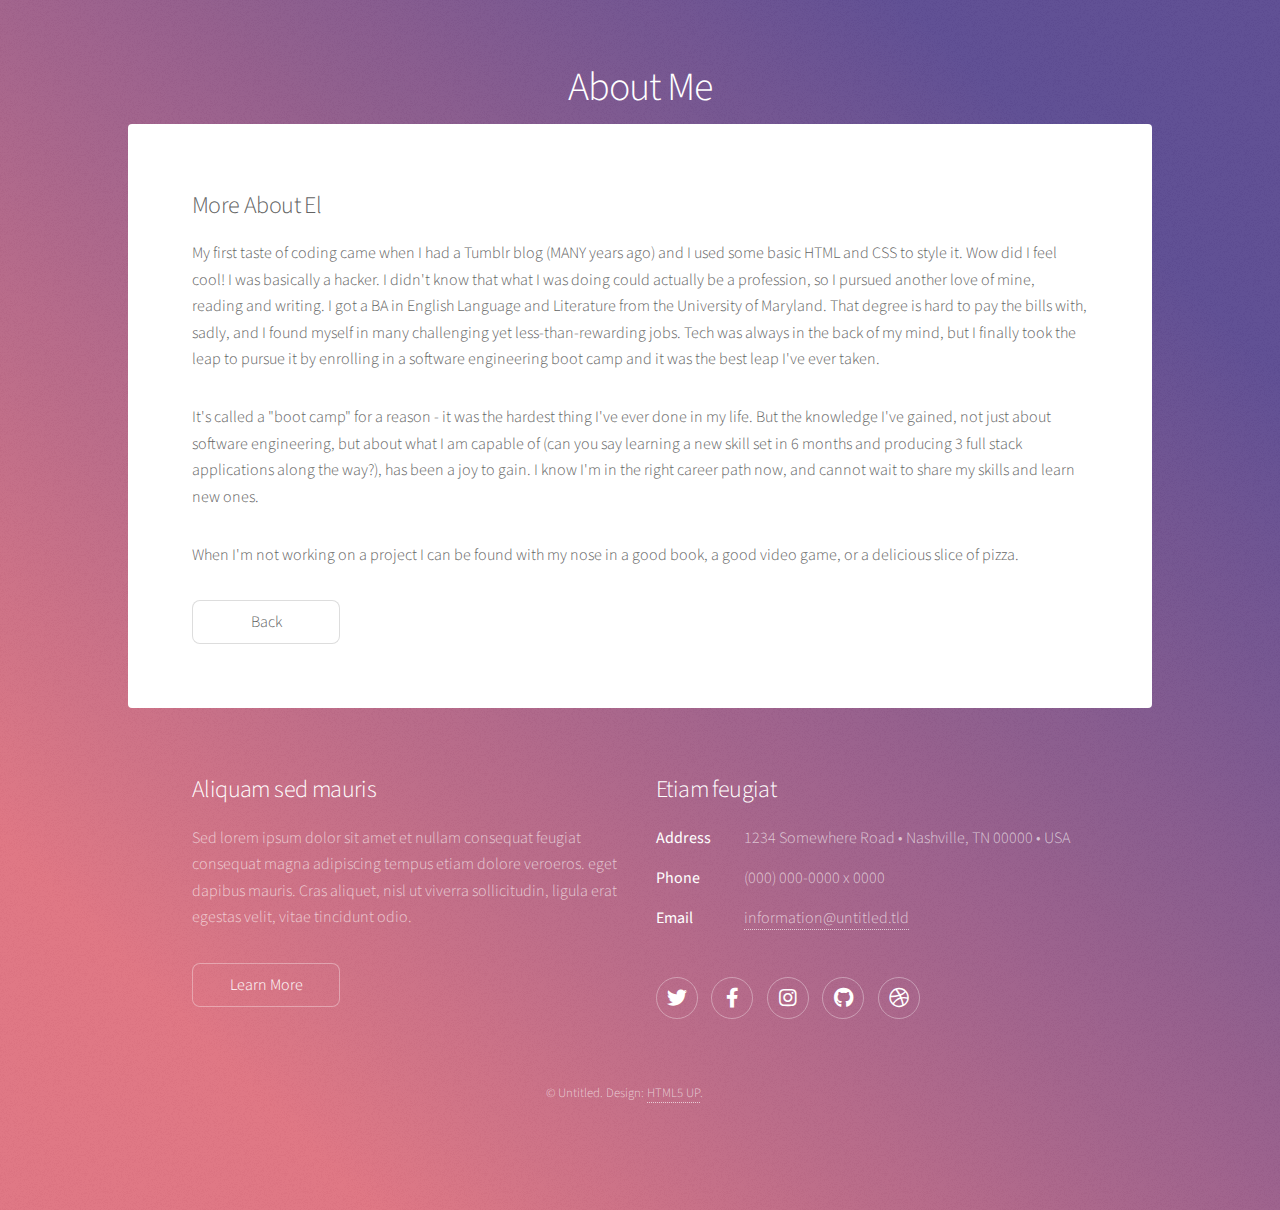
==== commit 71154543: "removed a header" ====
--- a/about.html
+++ b/about.html
@@ -27,7 +27,7 @@
 
 						<!-- Content -->
 							<section id="content" class="main">
-								<span class="image main"><img src="images/pic04.jpg" alt="" /></span>
+								<!-- <span class="image main"><img src="images/pic04.jpg" alt="" /></span> -->
 								<h2>More About El</h2>
 								<p>My first taste of coding came when I had a Tumblr blog (MANY years ago) and I used some basic HTML and CSS to style it. Wow did I feel cool! I was basically a hacker. I didn't know that what I was doing could actually be a profession, so I pursued another love of mine, reading and writing. I got a BA in English Language and Literature from the University of Maryland. That degree is hard to pay the bills with, sadly, and I found myself in many challenging yet less-than-rewarding jobs. Tech was always in the back of my mind, but I finally took the leap to pursue it by enrolling in a software engineering boot camp and it was the best leap I've ever taken.</p>
 								<p>It's called a "boot camp" for a reason - it was the hardest thing I've ever done in my life. But the knowledge I've gained, not just about software engineering, but about what I am capable of (can you say learning a new skill set in 6 months and producing 3 full stack applications along the way?), has been a joy to gain. I know I'm in the right career path now, and cannot wait to share my skills and learn new ones.</p>
--- a/assets/css/main.css
+++ b/assets/css/main.css
@@ -3687,6 +3687,11 @@
 
 /* Footer */
 
+	.footer-section {
+		align-self: center;
+		justify-self: center;
+	}
+
 	#footer {
 		display: -moz-flex;
 		display: -webkit-flex;
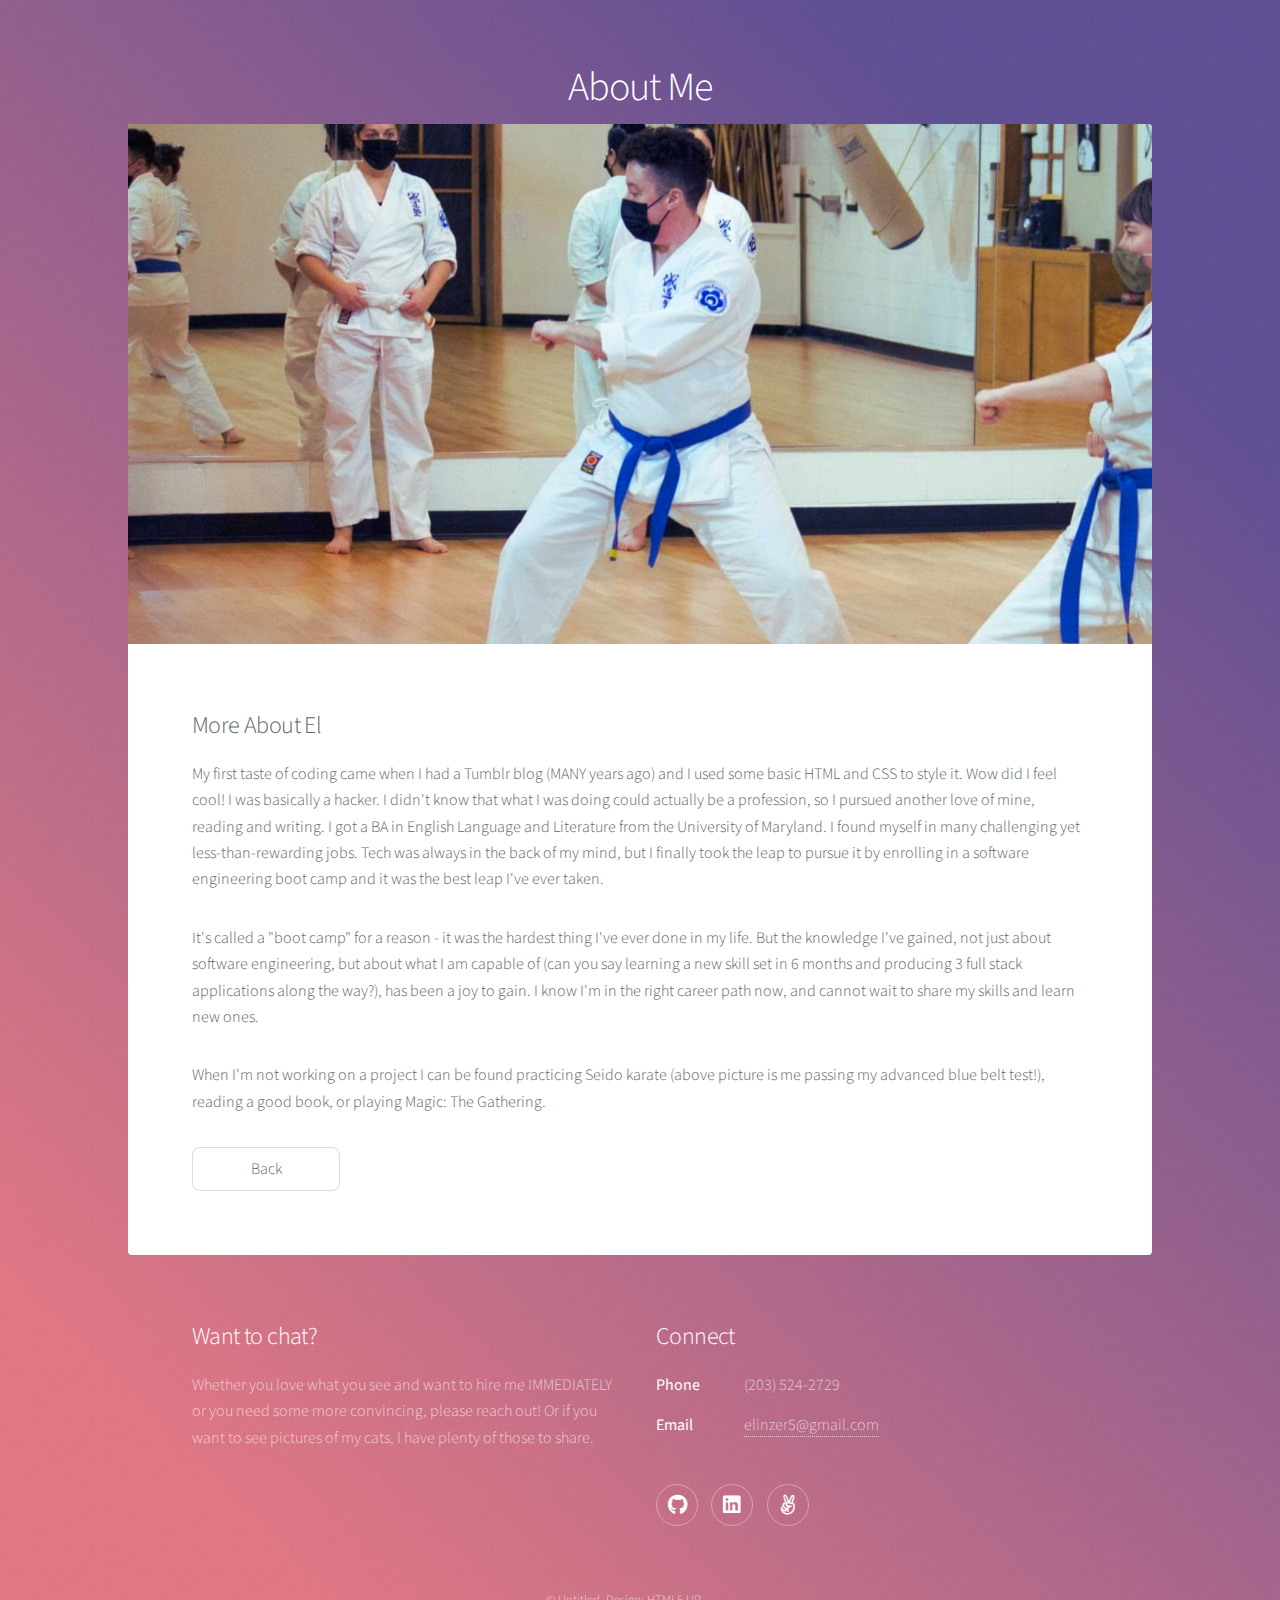
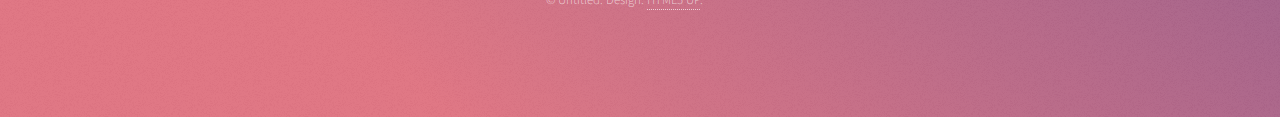
==== commit 39a7c1db: "fixed about me page" ====
--- a/about.html
+++ b/about.html
@@ -27,11 +27,11 @@
 
 						<!-- Content -->
 							<section id="content" class="main">
-								<!-- <span class="image main"><img src="images/pic04.jpg" alt="" /></span> -->
+								<span class="image main"><img src="images/karate.png" alt="" /></span>
 								<h2>More About El</h2>
-								<p>My first taste of coding came when I had a Tumblr blog (MANY years ago) and I used some basic HTML and CSS to style it. Wow did I feel cool! I was basically a hacker. I didn't know that what I was doing could actually be a profession, so I pursued another love of mine, reading and writing. I got a BA in English Language and Literature from the University of Maryland. That degree is hard to pay the bills with, sadly, and I found myself in many challenging yet less-than-rewarding jobs. Tech was always in the back of my mind, but I finally took the leap to pursue it by enrolling in a software engineering boot camp and it was the best leap I've ever taken.</p>
+								<p>My first taste of coding came when I had a Tumblr blog (MANY years ago) and I used some basic HTML and CSS to style it. Wow did I feel cool! I was basically a hacker. I didn't know that what I was doing could actually be a profession, so I pursued another love of mine, reading and writing. I got a BA in English Language and Literature from the University of Maryland. I found myself in many challenging yet less-than-rewarding jobs. Tech was always in the back of my mind, but I finally took the leap to pursue it by enrolling in a software engineering boot camp and it was the best leap I've ever taken.</p>
 								<p>It's called a "boot camp" for a reason - it was the hardest thing I've ever done in my life. But the knowledge I've gained, not just about software engineering, but about what I am capable of (can you say learning a new skill set in 6 months and producing 3 full stack applications along the way?), has been a joy to gain. I know I'm in the right career path now, and cannot wait to share my skills and learn new ones.</p>
-                                <p>When I'm not working on a project I can be found with my nose in a good book, a good video game, or a delicious slice of pizza.</p>
+                                <p>When I'm not working on a project I can be found practicing Seido karate (above picture is me passing my advanced blue belt test!), reading a good book, or playing Magic: The Gathering. </p>
                                 <ul class="actions">
 									<li><a href="index.html" class="button">Back</a></li>
 								</ul>
@@ -40,34 +40,30 @@
 					</div>
 
 				<!-- Footer -->
-					<footer id="footer">
-						<section>
-							<h2>Aliquam sed mauris</h2>
-							<p>Sed lorem ipsum dolor sit amet et nullam consequat feugiat consequat magna adipiscing tempus etiam dolore veroeros. eget dapibus mauris. Cras aliquet, nisl ut viverra sollicitudin, ligula erat egestas velit, vitae tincidunt odio.</p>
-							<ul class="actions">
-								<li><a href="#" class="button">Learn More</a></li>
-							</ul>
-						</section>
-						<section>
-							<h2>Etiam feugiat</h2>
-							<dl class="alt">
-								<dt>Address</dt>
-								<dd>1234 Somewhere Road &bull; Nashville, TN 00000 &bull; USA</dd>
-								<dt>Phone</dt>
-								<dd>(000) 000-0000 x 0000</dd>
-								<dt>Email</dt>
-								<dd><a href="#">information@untitled.tld</a></dd>
-							</dl>
-							<ul class="icons">
-								<li><a href="#" class="icon brands fa-twitter alt"><span class="label">Twitter</span></a></li>
-								<li><a href="#" class="icon brands fa-facebook-f alt"><span class="label">Facebook</span></a></li>
-								<li><a href="#" class="icon brands fa-instagram alt"><span class="label">Instagram</span></a></li>
-								<li><a href="#" class="icon brands fa-github alt"><span class="label">GitHub</span></a></li>
-								<li><a href="#" class="icon brands fa-dribbble alt"><span class="label">Dribbble</span></a></li>
-							</ul>
-						</section>
-						<p class="copyright">&copy; Untitled. Design: <a href="https://html5up.net">HTML5 UP</a>.</p>
-					</footer>
+				<footer id="footer">
+					<section>
+						<h2>Want to chat?</h2>
+						<p>Whether you love what you see and want to hire me IMMEDIATELY or you need some more convincing, please reach out! Or if you want to see pictures of my cats, I have plenty of those to share.</p>
+						<!-- <ul class="actions">
+							<li><a href="generic.html" class="button">Learn More</a></li>
+						</ul> -->
+					</section>
+					<section class="footer-section">
+						<h2>Connect</h2>
+						<dl class="alt">
+							<dt>Phone</dt>
+							<dd>(203) 524-2729</dd>
+							<dt>Email</dt>
+							<dd><a href="mailto:elinzer5@gmail.com">elinzer5@gmail.com</a></dd>
+						</dl>
+						<ul class="icons">
+							<li><a href="https://github.com/elinzer" class="icon brands fa-github alt" target="_blank"><span class="label">GitHub</span></a></li>
+							<li><a href="https://www.linkedin.com/in/elinzer/" class="icon brands fa-linkedin alt" target="_blank"><span class="label">LinkedIn</span></a></li>
+							<li><a href="https://angel.co/u/el-linzer" class="icon brands fa-angellist alt" target="_blank"><span class="label">AngelList</span></a></li>
+						</ul>
+					</section>
+					<p class="copyright">&copy; Untitled. Design: <a href="https://html5up.net">HTML5 UP</a>.</p>
+				</footer>
 
 			</div>
 
